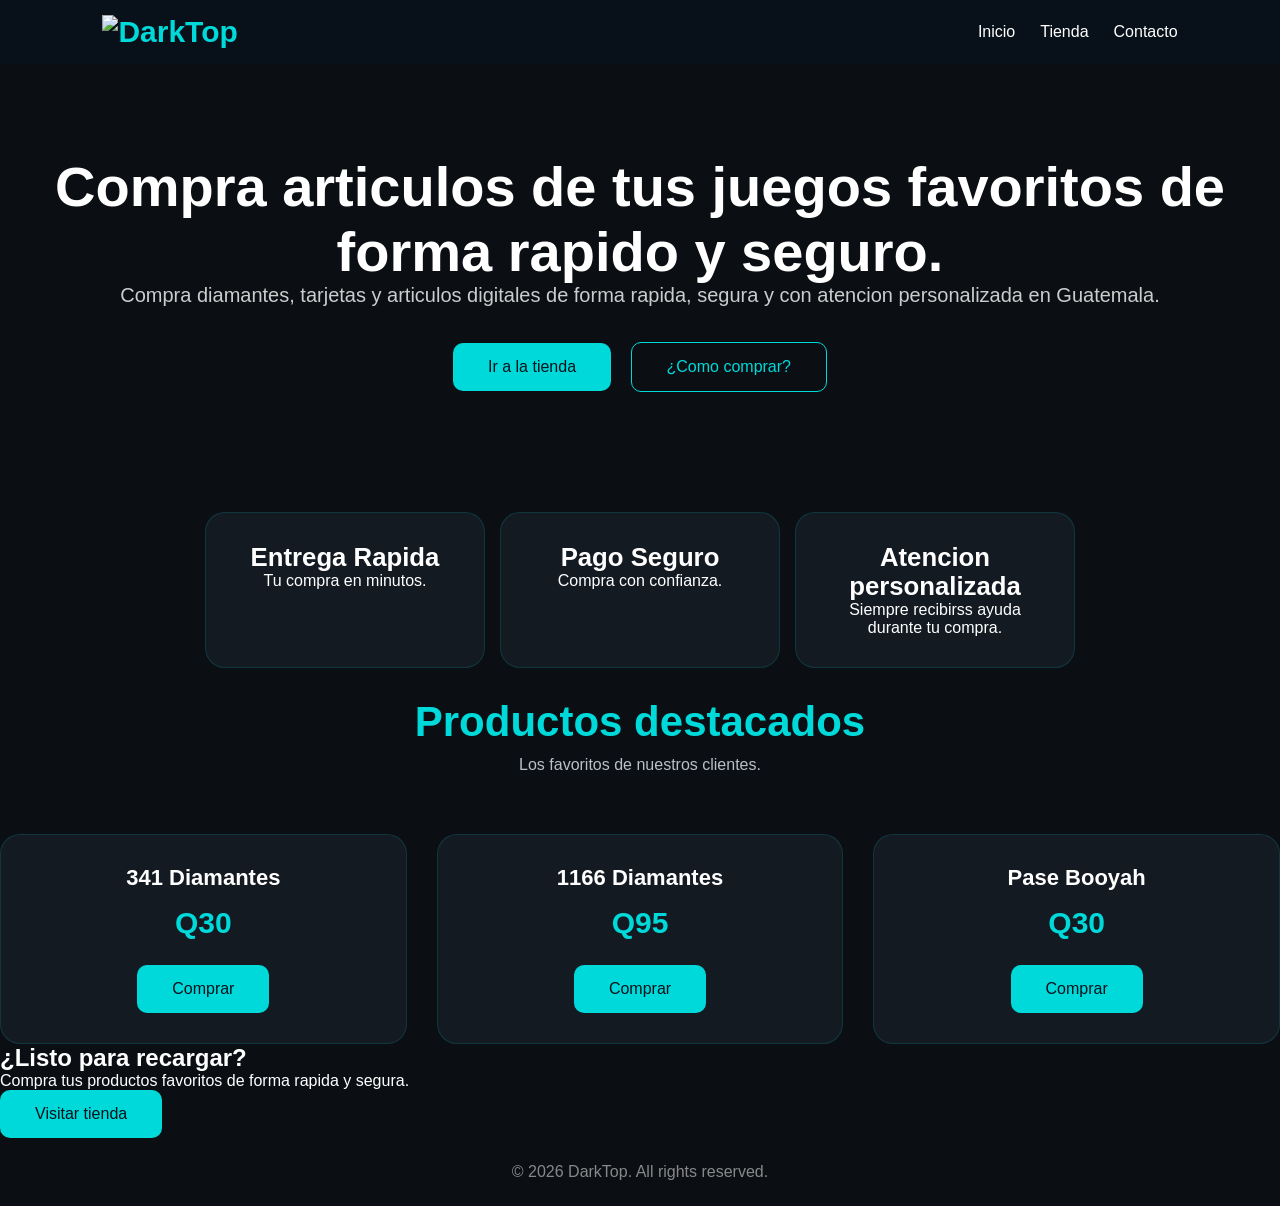
==== index.html @ f4390274 "Versión 8" ====
<!DOCTYPE html>
<html lang="es">

<head>
    <meta charset="UTF-8">
    <meta name="viewport" content="width=device-width, initial-scale=1.0">

    <title>DarkTop Guatemala | Recargar Diamantes Free Fire sin Tarjeta</title>
    <meta name="description" content="Recarga diamantes de Free Fire sin tarjeta de crédito o debito. Paga por transferencia bancaria o dinero en mano en Guatemala. Entrega rápida y segura con DarkTop.">
    <meta property="og:title" content="DarkTop Guatemala">
    <meta property="og:description" content="Compra recargas digitales de forma rapida y segura.">
    <meta property="og:image" content="https://darktop.store/assets/darktop/favicon.png">
    <meta propery="og:type" content="website">
    <link rel="stylesheet" href="css/style.css">
    <link rel="shortcut icon" href="assets/darktop/favicon.ico.png" type="image/x-icon">
</head>

<body>

    <header class="header">

        <a href="index.html" class="logo">
            <img src="assets/darktop/favicon.png" alt="DarkTop">
        </a>

        <nav class="navbar">
            <a href="index.html">Inicio</a>
            <a href="tienda.html">Tienda</a>
            <a href="contacto.html">Contacto</a>
        </nav>

    </header>

    <main>

        <!-- Hero -->

        <section class="hero">
            <div class="hero-content">
                <h1>Compra articulos de tus juegos favoritos de forma rapido y seguro.</h1>

                <p>
                    Compra diamantes, tarjetas y articulos digitales de forma rapida, segura y con atencion personalizada en Guatemala.
                </p>
                <div class="hero-buttons">
                    <a href="tienda.html" class="primary-button">
                        Ir a la tienda
                    </a>

                    <button id="guide-button" class="secondary-button">¿Como comprar?</button>
                </div>
            </div>
        </section>

        <!-- Features -->

        <section class="features">

            <article class="feature-card">
                <h3>Entrega Rapida</h3>
                <p>Tu compra en minutos.</p>
            </article>

            <article class="feature-card">
                <h3>Pago Seguro</h3>
                <p>Compra con confianza.</p>
            </article>

            <article class="feature-card">
                <h3>Atencion personalizada</h3>
                <p>Siempre recibirss ayuda durante tu compra.</p>
            </article>

        </section>

        <div id="guide-modal" class="modal">

        <div class="modal-content">

            <button class="close-guide close-button">&times;</button>

            <h2>¿Como comprar?</h2>

    <p class="guide-subtitle">
    Haz tu compra en 5 simples pasos.
        </p>

    <ul class="guide-list">

        <li>
            <span class="guide-number">1</span>

            <div>
                <h3>Escoge tu producto</h3>
                <p>Selecciona los diamantes o tarjetas que desees.</p>
            </div>
        </li>

        <li>
            <span class="guide-number">2</span>

            <div>
                <h3>Introduce tu ID</h3>
                <p>Escribe tu ID correctamente.</p>
            </div>
        </li>

        <li>
            <span class="guide-number">3</span>

            <div>
                <h3>Escoge un metodo de pago</h3>
                <p>Transferencia o dinero en mano.</p>
            </div>
        </li>

        <li>
            <span class="guide-number">4</span>

            <div>
                <h3>Envianos tu orden</h3>
                <p>Continua en Whatsapp.</p>
            </div>
        </li>

        <li>
            <span class="guide-number">5</span>

            <div>
                <h3>Recibe tu recarga</h3>
                <p>Despues de la confirmacion de pago.</p>
            </div>
        </li>

    </ul>

        <section class="security-box">

            🔒 Solo necesitamos tu ID.<br>
            Nunca compartas tu contraseña.

        </section>
            <button class="primary-button close-guide-button">

                Entendido

            </button>

        </div>

    </div>

    <section class="featured-products">

    <div class="section-header">

        <h2>Productos destacados</h2>

        <p>Los favoritos de nuestros clientes.</p>

    </div>

    <div class="product-grid">

        <article class="product-card">

            <h3>341 Diamantes</h3>

            <p class="price">Q30</p>

            <a href="tienda.html" class="primary-button">

                Comprar

            </a>

        </article>

        <article class="product-card">

            <h3>1166 Diamantes</h3>

            <p class="price">Q95</p>

            <a href="tienda.html" class="primary-button">

                Comprar

            </a>

        </article>

        <article class="product-card">

            <h3>Pase Booyah</h3>

            <p class="price">Q30</p>

            <a href="tienda.html" class="primary-button">

                Comprar

            </a>

        </article>

    </div>

</section>

    <section class="cta">
        <h2>¿Listo para recargar?</h2>
        <p>
            Compra tus productos favoritos de forma rapida y segura.
        </p>

        <a href="tienda.html" class="primary-button">
            Visitar tienda
        </a>
    </section>
    </main>

    
    <footer class="footer">
        <p>© 2026 DarkTop. All rights reserved.</p>
    </footer>


    <script src="scripts/main.js"></script>

</body>

</html>
---- css/style.css ----
/* ==========================
   Variables
========================== */

:root{
    --background:#0B0F14;
    --surface:#141A22;
    --header:#08111A;

    --primary:#00D9D9;

    --text:#FFFFFF;
    --text-secondary:#B9C0C8;

    --border:rgba(0,217,217,.15);

    --radius:20px;
    --transition:.3s;

    /* Typography Desktop */
    --fs-logo:30px;

    --fs-h1:56px;
    --fs-h2:42px;
    --fs-h3:22px;

    --fs-body:16px;
    --fs-hero:20px;

    --fs-price:30px;

    --fs-button:16px;

    --fs-badge:12px;

    --fs-footer:14px;
}


/* ==========================
   Reset
========================== */

*{
    margin:0;
    padding:0;
    box-sizing:border-box;
    font-family:Arial,sans-serif;
}


/* ==========================
   Global
========================== */

html{
    scroll-behavior:smooth;
}

body{
    background:var(--background);
    color:var(--text);
}

a{
    text-decoration:none;
    color:inherit;
}

button{
    cursor:pointer;
    font:inherit;
}


/* ==========================
   Header
========================== */

.header{
    display:flex;
    justify-content:space-between;
    align-items:center;

    padding:15px 8%;

    background:var(--header);
}

.logo{
    color:var(--primary);

    font-size: var(--fs-logo);
    font-weight:bold;
}

.navbar{
    display:flex;
    gap:25px;
}

.navbar a{
    transition:var(--transition);
}

.navbar a:hover{
    color:var(--primary);
}


/* ==========================
   Hero
========================== */

.hero{
    text-align:center;
    padding:90px 20px;
}

.hero h1{
    font-size: var(--fs-h1);
}

.hero h2{
    font-size:var(--fs-h1);
    margin-bottom:20px;
}

.hero p{
    color:#CCCCCC;
    font-size: var(--fs-hero);

    margin-bottom:35px;
}

.primary-button{

    display:inline-block;

    background:var(--primary);
    color:var(--header);

    padding:15px 35px;

    border-radius:10px;

    transition:var(--transition);
}

.primary-button:hover{
    opacity:.9;
}

.secondary-button{
    margin-left: 15px;

    padding: 15px 35px;

    background: transparent;

    color: var(--primary);

    border: 1px solid var(--primary);

    border-radius: 10px;

    transition: var(--transition);
}

.secondary-button:hover{
    background: var(--primary);

    color: var(--background);
}

.primary-button,
.product-card button,
.category-button{
    font-size: var(--fs-button);
}


/* ==========================
   Features
========================== */

.features{

    display:flex;
    justify-content:center;
    gap:15px;

    flex-wrap:wrap;

    padding:30px;
}

.feature-card{

    background:var(--surface);

    border:1px solid var(--border);

    border-radius:var(--radius);

    padding:30px;

    width:280px;

    font-size: var(--fs-h3);

    text-align:center;

    transition:.35s;
}

.feature-card:hover{

    transform:translateY(-8px);

    border-color:var(--primary);

    box-shadow:0 0 25px rgba(0,217,217,.2);

}


/* ==========================
   Catalog
========================== */

.catalog{

    padding:100px 8%;
}

.section-header{

    text-align:center;
    margin-bottom:60px;
}

.section-header h2{

    color:var(--primary);

    font-size: var(--fs-h2);

    margin-bottom:10px;
}

.section-header p{

    color:var(--text-secondary);
}


/* ==========================
   Categories
========================== */

.category-nav{

    display:flex;
    justify-content:center;
    gap:15px;

    margin-bottom:50px;
}

.category-button{

    background:var(--surface);

    color:white;

    border:1px solid var(--primary);

    padding:12px 28px;

    border-radius:40px;

    transition:var(--transition);
}

.category-button:hover,
.category-button.active{

    background:var(--primary);

    color:var(--background);
}


/* ==========================
   Product Grid
========================== */

.category{

    display:none;
}

.category.visible{

    display:block;
}

.product-grid{

    display:grid;

    grid-template-columns:repeat(auto-fit,minmax(250px,1fr));

    gap:30px;
}


/* ==========================
   Product Card
========================== */

.product-card{

    position:relative;

    background:var(--surface);

    border:1px solid var(--border);

    border-radius:var(--radius);

    padding:30px;

    text-align:center;

    transition:.35s;
}

.product-card:hover{

    transform:translateY(-8px);

    border-color:var(--primary);

    box-shadow:0 0 25px rgba(0,217,217,.2);
}

.product-card h3{

    font-size: var(--fs-h3);

    margin-bottom:15px;
}

.feature-card p{
    font-size: var(--fs-body);
}

.price{

    color:var(--primary);

    font-size: var(--fs-price);

    font-weight:bold;

    margin-bottom:25px;
}

.product-card button{

    width:100%;

    background:var(--primary);

    color:var(--background);

    border:none;

    border-radius:12px;

    padding: 15px;

    transition:var(--transition);
}

.product-card button:hover{

    background:white;
}


/* ==========================
   Badge
========================== */

.badge{

    position:absolute;

    top:5px;
    right:5px;

    background:var(--primary);

    color:var(--background);

    padding:6px 12px;

    border-radius:20px;

    font-size: var(--fs-badge);

    font-weight:600;
}

.badge-hotsale{
    display:none;
    
    position:absolute;

    top:5px;
    right:5px;

    background:var(--primary);

    color:var(--background);

    padding:6px 12px;

    border-radius:20px;

    font-size: var(--fs-badge);

    font-weight:600;
}

/* ==========================
   Modal
========================== */

.modal{

    position:fixed;

    inset:0;

    display: none;

    justify-content:center;
    align-items:center;

    background:rgba(0,0,0,.7);

    backdrop-filter:blur(4px);

    z-index:1000;

}

.modal.show{

    display:flex;

}

.modal-content{

    width:90%;
    max-width:420px;

    background:var(--surface);

    border:1px solid rgba(0, 217, 217, .25);

    border-radius:var(--radius);

    padding:35px;

    position:relative;

    box-shadow: 0 0 35px rgba(0, 217, 217, .25);

    animation: modalShow .25s ease;

}

@keyframes modalShow {
    from{
        opacity: 0;

        transform: translateY(20px)
        scale(.96);
    }
    to{
        opacity: 1;
        transform: translateY(0)
        scale(1);
    }
}

.modal-content h2{
    text-align: center;
    color: var(--primary);
    margin-bottom:10px;

}

.modal-content p{

    margin-bottom:10px;

}

.modal-content article{
    display: flex;

    gap: 18px;

    align-items: flex-start;

    padding: 18px;

    margin-bottom: 15px;

    border-radius: 16px;

    background: rgba(255, 255, 255, .05);

    transition: .3s;
}

.modal-content article h3{
    font-size: 18px;

    margin-bottom: 6px;
}

.modal-content article p{
    color: var(--text-secondary);

    font-size: 14px;

    line-height: 1.6;
}

.modal-content article:hover{
    border-color: var(--primary);

    transform: translateX(5px);
}

.modal-content label{

    display:block;

    margin-bottom:8px;
    margin-top:18px;

}

.modal-content input,
.modal-content select{

    width:100%;

    padding:12px;

    border:none;

    border-radius:10px;

    background:#222;

    color:white;

}

.modal-content button{
    margin-top: 18px;
}

.close-button{

    position:absolute;

    top:15px;
    right:15px;

    background:none;

    border:none;

    color:white;

    font-size:24px;

}

.input-error{
    display: block;
    margin-top: 8px;
    color: #ff6b6b;
    font-size: var(--fs-badge);
    min-height: 16px;
}

/* ==========================
   Guide Modal
========================== */
.guide-list{
    list-style: none;

    display: flex;

    flex-direction: column;

    gap: 22px;

    margin: 20px 0;
}

.guide-list li{
    display: flex;

    gap: 16px;

    align-items: flex-start;
}

.guide-number{
    width: 30px;
    height: 30px;
    
    flex-shrink: 0;

    display: flex;
    justify-content: center;
    align-items: center;

    border-radius: 50%;

    background: var(--primary);

    color: var(--background);

    font-weight: 700;
}

.guide-list h3{
    font-size: 18px;
    margin-bottom: 4px;
}

.guide-list p{
    color: var(--text-secondary);

    font-size: 14px;

    line-height: 1;
}


/* ==========================
   Footer
========================== */

.footer{

    text-align:center;

    padding:25px;

    color:#888;
}


/* ==========================
   Responsive
========================== */

@media (max-width:768px){

    :root{

        --fs-logo:24px;

        --fs-h1:34px;
        --fs-h2:30px;
        --fs-h3:18px;

        --fs-body:14px;
        --fs-hero:16px;

        --fs-price:24px;

        --fs-button:14px;

        --fs-badge:10px;

        --fs-footer:13px;

    }

    .product-grid{
        grid-template-columns: repeat(2,1fr);
    }

    .product-card{
        padding: 15px;
    }

    .product-card button{
        padding: 5px;
    }

    .header{
        flex-direction:column;
        gap:20px;
    }

    .navbar{
        gap:20px;
        flex-wrap:wrap;
        justify-content:center;
    }

    .secondary-button{
        display: block;

        width: 100%;

        margin: 15px auto 0;
    }

    .category-nav{
        gap: 0px;
    }

    .category-button{
        border-radius: 0%;
        padding: 10px;
    }

    .features{
        padding:90px 15px;
        gap:12px;
        flex-wrap:nowrap;
    }

    .feature-card{
        width:160px;
        padding:10px;
        font-size: 10px;
    }

    .feature-card p{
        display:none;
    }
    
   .badge{
       display:none;
   }
   
  .badge-hotsale{
      display:block;
  }

}
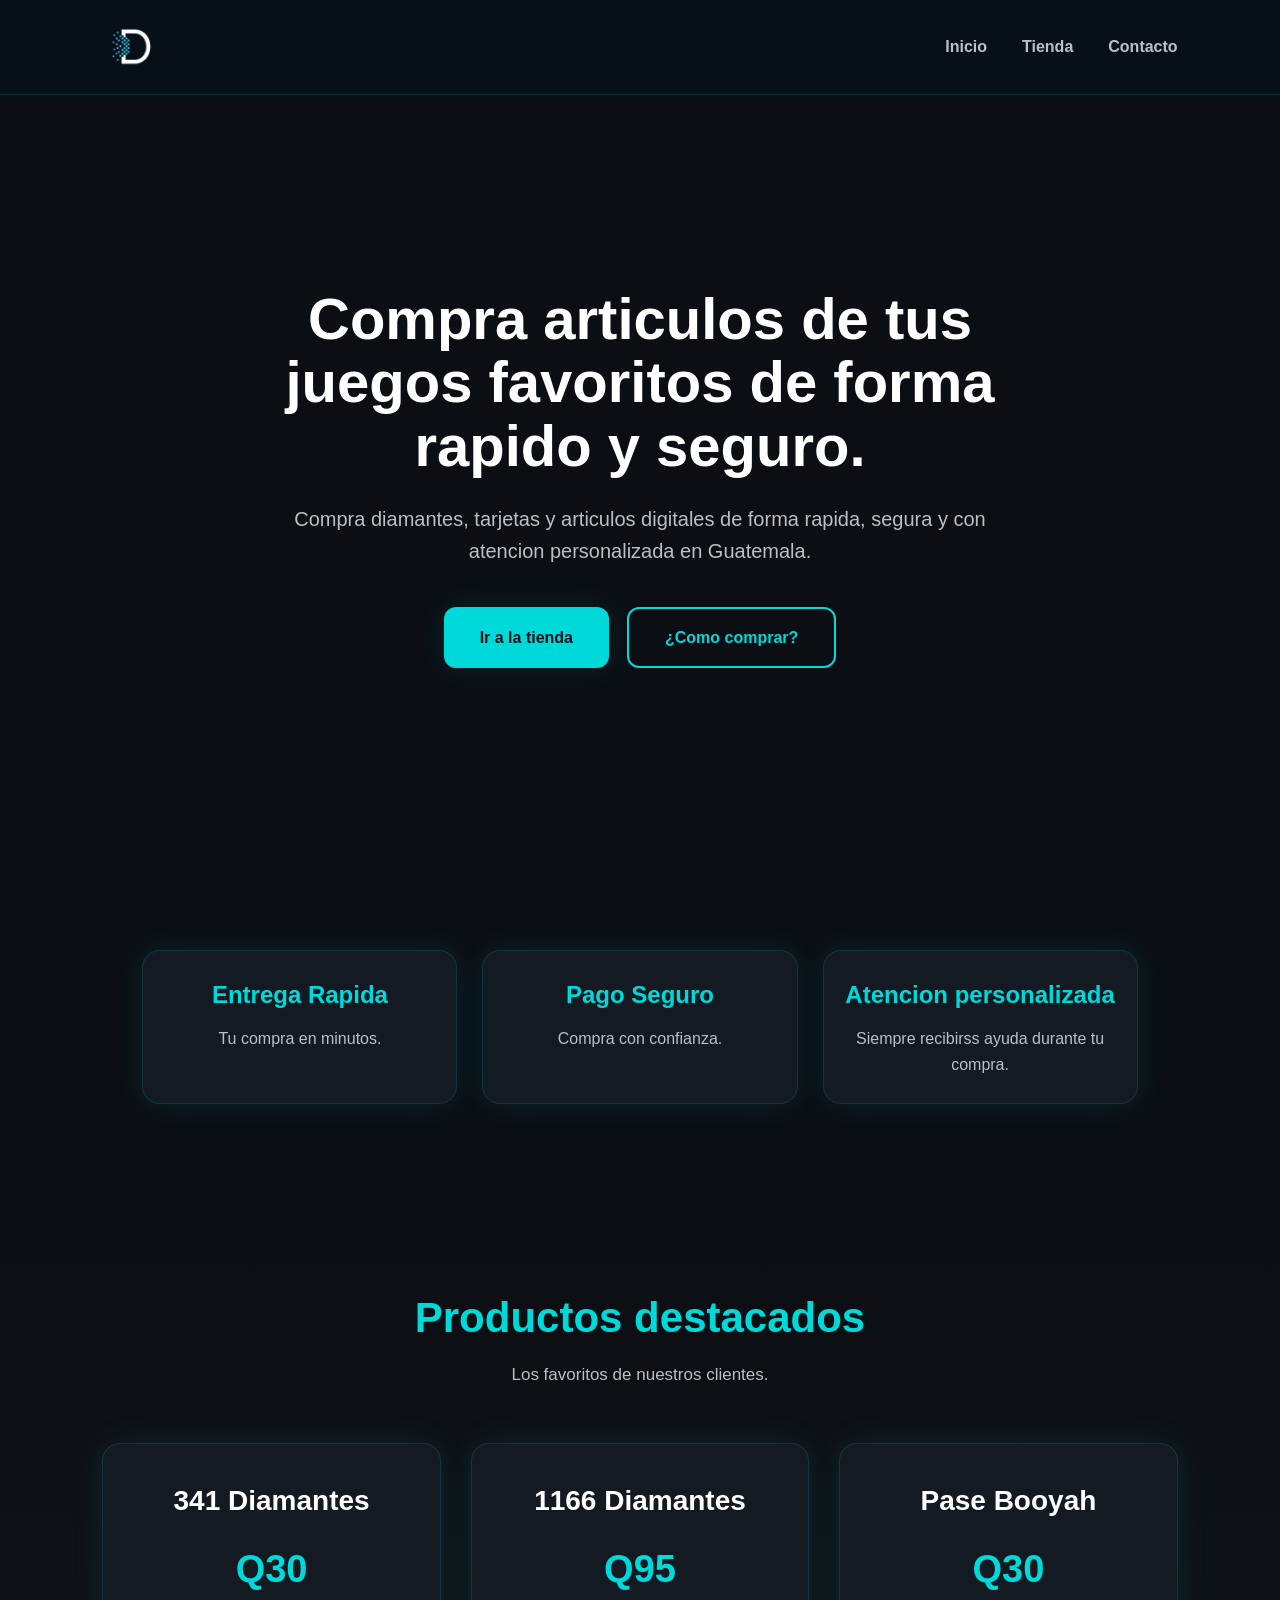
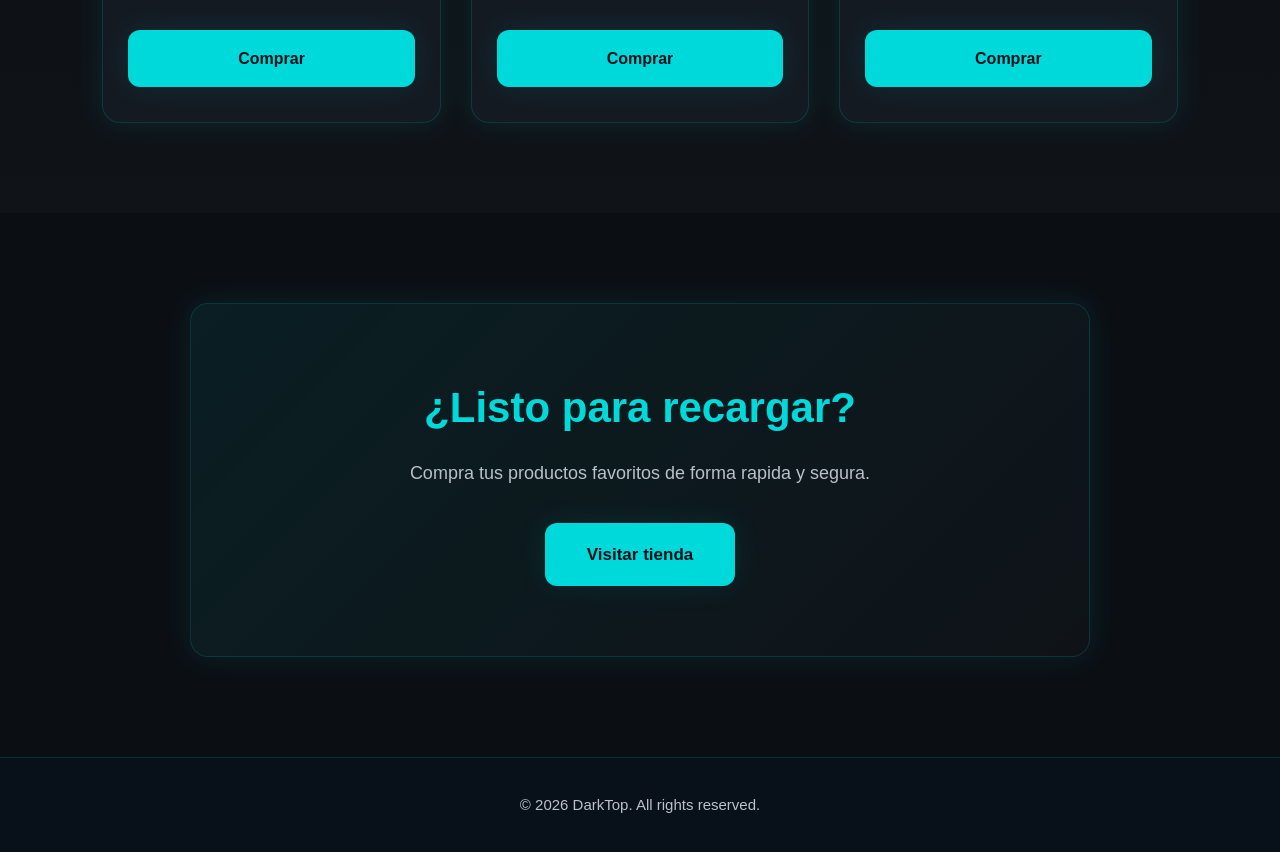
==== commit 413a455b: "Update index.html" ====
--- a/index.html
+++ b/index.html
@@ -12,7 +12,7 @@
     <meta property="og:image" content="https://darktop.store/assets/darktop/favicon.png">
     <meta propery="og:type" content="website">
     <link rel="stylesheet" href="css/style.css">
-    <link rel="shortcut icon" href="assets/darktop/favicon.ico.png" type="image/x-icon">
+    <link rel="shortcut icon" href="assets/darktop/favicon.png" type="image/x-icon">
 </head>
 
 <body>
@@ -230,4 +230,4 @@
 
 </body>
 
-</html>+</html>
--- a/css/style.css
+++ b/css/style.css
@@ -1,770 +1,1295 @@
-/* ==========================
-   Variables
-========================== */
-
-:root{
-    --background:#0B0F14;
-    --surface:#141A22;
-    --header:#08111A;
-
-    --primary:#00D9D9;
-
-    --text:#FFFFFF;
-    --text-secondary:#B9C0C8;
-
-    --border:rgba(0,217,217,.15);
-
-    --radius:20px;
-    --transition:.3s;
-
-    /* Typography Desktop */
-    --fs-logo:30px;
-
-    --fs-h1:56px;
-    --fs-h2:42px;
-    --fs-h3:22px;
-
-    --fs-body:16px;
-    --fs-hero:20px;
-
-    --fs-price:30px;
-
-    --fs-button:16px;
-
-    --fs-badge:12px;
-
-    --fs-footer:14px;
-}
-
-
-/* ==========================
-   Reset
-========================== */
-
-*{
-    margin:0;
-    padding:0;
-    box-sizing:border-box;
-    font-family:Arial,sans-serif;
-}
-
-
-/* ==========================
-   Global
-========================== */
-
-html{
-    scroll-behavior:smooth;
-}
-
-body{
-    background:var(--background);
-    color:var(--text);
-}
-
-a{
-    text-decoration:none;
-    color:inherit;
-}
-
-button{
-    cursor:pointer;
-    font:inherit;
-}
-
-
-/* ==========================
-   Header
-========================== */
-
-.header{
-    display:flex;
-    justify-content:space-between;
-    align-items:center;
-
-    padding:15px 8%;
-
-    background:var(--header);
-}
-
-.logo{
-    color:var(--primary);
-
-    font-size: var(--fs-logo);
-    font-weight:bold;
-}
-
-.navbar{
-    display:flex;
-    gap:25px;
-}
-
-.navbar a{
-    transition:var(--transition);
-}
-
-.navbar a:hover{
-    color:var(--primary);
-}
-
-
-/* ==========================
-   Hero
-========================== */
-
-.hero{
-    text-align:center;
-    padding:90px 20px;
-}
-
-.hero h1{
-    font-size: var(--fs-h1);
-}
-
-.hero h2{
-    font-size:var(--fs-h1);
-    margin-bottom:20px;
-}
-
-.hero p{
-    color:#CCCCCC;
-    font-size: var(--fs-hero);
-
-    margin-bottom:35px;
-}
-
-.primary-button{
-
-    display:inline-block;
-
-    background:var(--primary);
-    color:var(--header);
-
-    padding:15px 35px;
-
-    border-radius:10px;
-
-    transition:var(--transition);
-}
-
-.primary-button:hover{
-    opacity:.9;
-}
-
-.secondary-button{
-    margin-left: 15px;
-
-    padding: 15px 35px;
-
-    background: transparent;
-
-    color: var(--primary);
-
-    border: 1px solid var(--primary);
-
-    border-radius: 10px;
-
-    transition: var(--transition);
-}
-
-.secondary-button:hover{
-    background: var(--primary);
-
-    color: var(--background);
-}
-
-.primary-button,
-.product-card button,
-.category-button{
-    font-size: var(--fs-button);
-}
-
-
-/* ==========================
-   Features
-========================== */
-
-.features{
-
-    display:flex;
-    justify-content:center;
-    gap:15px;
-
-    flex-wrap:wrap;
-
-    padding:30px;
-}
-
-.feature-card{
-
-    background:var(--surface);
-
-    border:1px solid var(--border);
-
-    border-radius:var(--radius);
-
-    padding:30px;
-
-    width:280px;
-
-    font-size: var(--fs-h3);
-
-    text-align:center;
-
-    transition:.35s;
-}
-
-.feature-card:hover{
-
-    transform:translateY(-8px);
-
-    border-color:var(--primary);
-
-    box-shadow:0 0 25px rgba(0,217,217,.2);
-
-}
-
-
-/* ==========================
-   Catalog
-========================== */
-
-.catalog{
-
-    padding:100px 8%;
-}
-
-.section-header{
-
-    text-align:center;
-    margin-bottom:60px;
-}
-
-.section-header h2{
-
-    color:var(--primary);
-
-    font-size: var(--fs-h2);
-
-    margin-bottom:10px;
-}
-
-.section-header p{
-
-    color:var(--text-secondary);
-}
-
-
-/* ==========================
-   Categories
-========================== */
-
-.category-nav{
-
-    display:flex;
-    justify-content:center;
-    gap:15px;
-
-    margin-bottom:50px;
-}
-
-.category-button{
-
-    background:var(--surface);
-
-    color:white;
-
-    border:1px solid var(--primary);
-
-    padding:12px 28px;
-
-    border-radius:40px;
-
-    transition:var(--transition);
-}
-
-.category-button:hover,
-.category-button.active{
-
-    background:var(--primary);
-
-    color:var(--background);
-}
-
-
-/* ==========================
-   Product Grid
-========================== */
-
-.category{
-
-    display:none;
-}
-
-.category.visible{
-
-    display:block;
-}
-
-.product-grid{
-
-    display:grid;
-
-    grid-template-columns:repeat(auto-fit,minmax(250px,1fr));
-
-    gap:30px;
-}
-
-
-/* ==========================
-   Product Card
-========================== */
-
-.product-card{
-
-    position:relative;
-
-    background:var(--surface);
-
-    border:1px solid var(--border);
-
-    border-radius:var(--radius);
-
-    padding:30px;
-
-    text-align:center;
-
-    transition:.35s;
-}
-
-.product-card:hover{
-
-    transform:translateY(-8px);
-
-    border-color:var(--primary);
-
-    box-shadow:0 0 25px rgba(0,217,217,.2);
-}
-
-.product-card h3{
-
-    font-size: var(--fs-h3);
-
-    margin-bottom:15px;
-}
-
-.feature-card p{
-    font-size: var(--fs-body);
-}
-
-.price{
-
-    color:var(--primary);
-
-    font-size: var(--fs-price);
-
-    font-weight:bold;
-
-    margin-bottom:25px;
-}
-
-.product-card button{
-
-    width:100%;
-
-    background:var(--primary);
-
-    color:var(--background);
-
-    border:none;
-
-    border-radius:12px;
-
-    padding: 15px;
-
-    transition:var(--transition);
-}
-
-.product-card button:hover{
-
-    background:white;
-}
-
-
-/* ==========================
-   Badge
-========================== */
-
-.badge{
-
-    position:absolute;
-
-    top:5px;
-    right:5px;
-
-    background:var(--primary);
-
-    color:var(--background);
-
-    padding:6px 12px;
-
-    border-radius:20px;
-
-    font-size: var(--fs-badge);
-
-    font-weight:600;
-}
-
-.badge-hotsale{
-    display:none;
-    
-    position:absolute;
-
-    top:5px;
-    right:5px;
-
-    background:var(--primary);
-
-    color:var(--background);
-
-    padding:6px 12px;
-
-    border-radius:20px;
-
-    font-size: var(--fs-badge);
-
-    font-weight:600;
-}
-
-/* ==========================
-   Modal
-========================== */
-
-.modal{
-
-    position:fixed;
-
-    inset:0;
-
-    display: none;
-
-    justify-content:center;
-    align-items:center;
-
-    background:rgba(0,0,0,.7);
-
-    backdrop-filter:blur(4px);
-
-    z-index:1000;
-
-}
-
-.modal.show{
-
-    display:flex;
-
-}
-
-.modal-content{
-
-    width:90%;
-    max-width:420px;
-
-    background:var(--surface);
-
-    border:1px solid rgba(0, 217, 217, .25);
-
-    border-radius:var(--radius);
-
-    padding:35px;
-
-    position:relative;
-
-    box-shadow: 0 0 35px rgba(0, 217, 217, .25);
-
-    animation: modalShow .25s ease;
-
-}
-
-@keyframes modalShow {
-    from{
-        opacity: 0;
-
-        transform: translateY(20px)
-        scale(.96);
-    }
-    to{
-        opacity: 1;
-        transform: translateY(0)
-        scale(1);
-    }
-}
-
-.modal-content h2{
-    text-align: center;
-    color: var(--primary);
-    margin-bottom:10px;
-
-}
-
-.modal-content p{
-
-    margin-bottom:10px;
-
-}
-
-.modal-content article{
-    display: flex;
-
-    gap: 18px;
-
-    align-items: flex-start;
-
-    padding: 18px;
-
-    margin-bottom: 15px;
-
-    border-radius: 16px;
-
-    background: rgba(255, 255, 255, .05);
-
-    transition: .3s;
-}
-
-.modal-content article h3{
-    font-size: 18px;
-
-    margin-bottom: 6px;
-}
-
-.modal-content article p{
-    color: var(--text-secondary);
-
-    font-size: 14px;
-
-    line-height: 1.6;
-}
-
-.modal-content article:hover{
-    border-color: var(--primary);
-
-    transform: translateX(5px);
-}
-
-.modal-content label{
-
-    display:block;
-
-    margin-bottom:8px;
-    margin-top:18px;
-
-}
-
-.modal-content input,
-.modal-content select{
-
-    width:100%;
-
-    padding:12px;
-
-    border:none;
-
-    border-radius:10px;
-
-    background:#222;
-
-    color:white;
-
-}
-
-.modal-content button{
-    margin-top: 18px;
-}
-
-.close-button{
-
-    position:absolute;
-
-    top:15px;
-    right:15px;
-
-    background:none;
-
-    border:none;
-
-    color:white;
-
-    font-size:24px;
-
-}
-
-.input-error{
-    display: block;
-    margin-top: 8px;
-    color: #ff6b6b;
-    font-size: var(--fs-badge);
-    min-height: 16px;
-}
-
-/* ==========================
-   Guide Modal
-========================== */
-.guide-list{
-    list-style: none;
-
-    display: flex;
-
-    flex-direction: column;
-
-    gap: 22px;
-
-    margin: 20px 0;
-}
-
-.guide-list li{
-    display: flex;
-
-    gap: 16px;
-
-    align-items: flex-start;
-}
-
-.guide-number{
-    width: 30px;
-    height: 30px;
-    
-    flex-shrink: 0;
-
-    display: flex;
-    justify-content: center;
-    align-items: center;
-
-    border-radius: 50%;
-
-    background: var(--primary);
-
-    color: var(--background);
-
-    font-weight: 700;
-}
-
-.guide-list h3{
-    font-size: 18px;
-    margin-bottom: 4px;
-}
-
-.guide-list p{
-    color: var(--text-secondary);
-
-    font-size: 14px;
-
-    line-height: 1;
-}
-
-
-/* ==========================
-   Footer
-========================== */
-
-.footer{
-
-    text-align:center;
-
-    padding:25px;
-
-    color:#888;
-}
-
-
-/* ==========================
-   Responsive
-========================== */
-
-@media (max-width:768px){
-
-    :root{
-
-        --fs-logo:24px;
-
-        --fs-h1:34px;
-        --fs-h2:30px;
-        --fs-h3:18px;
-
-        --fs-body:14px;
-        --fs-hero:16px;
-
-        --fs-price:24px;
-
-        --fs-button:14px;
-
-        --fs-badge:10px;
-
-        --fs-footer:13px;
-
-    }
-
-    .product-grid{
-        grid-template-columns: repeat(2,1fr);
-    }
-
-    .product-card{
-        padding: 15px;
-    }
-
-    .product-card button{
-        padding: 5px;
-    }
-
-    .header{
-        flex-direction:column;
-        gap:20px;
-    }
-
-    .navbar{
-        gap:20px;
-        flex-wrap:wrap;
-        justify-content:center;
-    }
-
-    .secondary-button{
-        display: block;
-
-        width: 100%;
-
-        margin: 15px auto 0;
-    }
-
-    .category-nav{
-        gap: 0px;
-    }
-
-    .category-button{
-        border-radius: 0%;
-        padding: 10px;
-    }
-
-    .features{
-        padding:90px 15px;
-        gap:12px;
-        flex-wrap:nowrap;
-    }
-
-    .feature-card{
-        width:160px;
-        padding:10px;
-        font-size: 10px;
-    }
-
-    .feature-card p{
-        display:none;
-    }
-    
-   .badge{
-       display:none;
-   }
-   
-  .badge-hotsale{
-      display:block;
-  }
-
-}
+/* ==========================================
+   DARKTOP - STYLE.CSS
+   PARTE 1
+   Variables • Reset • Global • Header
+   Hero • Botones
+========================================== */
+
+/* ==========================
+   Variables
+========================== */
+
+:root{
+
+    --background:#0B0F14;
+    --surface:#141A22;
+    --header:#08111A;
+
+    --primary:#00D9D9;
+    --primary-hover:#17EFEF;
+
+    --text:#FFFFFF;
+    --text-secondary:#B9C0C8;
+
+    --border:rgba(0,217,217,.15);
+
+    --shadow:0 0 30px rgba(0,217,217,.10);
+    --shadow-hover:0 0 35px rgba(0,217,217,.25);
+
+    --radius:18px;
+
+    --transition:.30s ease;
+
+    --container:1200px;
+
+}
+
+/* ==========================
+   Reset
+========================== */
+
+*{
+    margin:0;
+    padding:0;
+    box-sizing:border-box;
+}
+
+html{
+    scroll-behavior:smooth;
+}
+
+body{
+
+    font-family:Arial, Helvetica, sans-serif;
+
+    background:var(--background);
+
+    color:var(--text);
+
+    line-height:1.6;
+
+}
+
+img{
+
+    display:block;
+
+    max-width:100%;
+
+}
+
+a{
+
+    text-decoration:none;
+
+    color:inherit;
+
+}
+
+button{
+
+    font:inherit;
+
+    cursor:pointer;
+
+    border:none;
+
+}
+
+/* ==========================
+   Global
+========================== */
+
+section{
+
+    padding:90px 8%;
+
+}
+
+.section-header{
+
+    text-align:center;
+
+    margin-bottom:55px;
+
+}
+
+.section-header h2{
+
+    font-size:42px;
+
+    color:var(--primary);
+
+    margin-bottom:10px;
+
+}
+
+.section-header p{
+
+    color:var(--text-secondary);
+
+    font-size:17px;
+
+}
+
+/* ==========================
+   Header
+========================== */
+
+.header{
+
+    position:sticky;
+
+    top:0;
+
+    z-index:999;
+
+    display:flex;
+
+    justify-content:space-between;
+
+    align-items:center;
+
+    padding:18px 8%;
+
+    background:rgba(8,17,26,.92);
+
+    backdrop-filter:blur(14px);
+
+    border-bottom:1px solid var(--border);
+
+}
+
+.logo img{
+
+    width:58px;
+
+    transition:var(--transition);
+
+}
+
+.logo img:hover{
+
+    transform:scale(1.08);
+
+}
+
+.navbar{
+
+    display:flex;
+
+    align-items:center;
+
+    gap:35px;
+
+}
+
+.navbar a{
+
+    position:relative;
+
+    color:var(--text-secondary);
+
+    font-weight:600;
+
+    transition:var(--transition);
+
+}
+
+.navbar a:hover{
+
+    color:var(--primary);
+
+}
+
+.navbar a::after{
+
+    content:"";
+
+    position:absolute;
+
+    left:0;
+
+    bottom:-6px;
+
+    width:0;
+
+    height:2px;
+
+    background:var(--primary);
+
+    transition:var(--transition);
+
+}
+
+.navbar a:hover::after{
+
+    width:100%;
+
+}
+
+/* ==========================
+   Hero
+========================== */
+
+.hero{
+
+    min-height:85vh;
+
+    display:flex;
+
+    justify-content:center;
+
+    align-items:center;
+
+    text-align:center;
+
+}
+
+.hero-content{
+
+    max-width:760px;
+
+}
+
+.hero h1{
+
+    font-size:58px;
+
+    line-height:1.1;
+
+    margin-bottom:25px;
+
+}
+
+.hero p{
+
+    font-size:20px;
+
+    color:var(--text-secondary);
+
+    margin-bottom:40px;
+
+}
+
+.hero-buttons{
+
+    display:flex;
+
+    justify-content:center;
+
+    gap:18px;
+
+    flex-wrap:wrap;
+
+}
+
+/* ==========================
+   Buttons
+========================== */
+
+.primary-button{
+
+    display:inline-flex;
+
+    justify-content:center;
+
+    align-items:center;
+
+    padding:16px 36px;
+
+    border-radius:12px;
+
+    background:var(--primary);
+
+    color:var(--header);
+
+    font-weight:700;
+
+    transition:var(--transition);
+
+    box-shadow:var(--shadow);
+
+}
+
+.primary-button:hover{
+
+    background:var(--primary-hover);
+
+    transform:translateY(-3px);
+
+    box-shadow:var(--shadow-hover);
+
+}
+
+.secondary-button{
+
+    display:inline-flex;
+
+    justify-content:center;
+
+    align-items:center;
+
+    padding:16px 36px;
+
+    border-radius:12px;
+
+    border:2px solid var(--primary);
+
+    background:transparent;
+
+    color:var(--primary);
+
+    font-weight:700;
+
+    transition:var(--transition);
+
+}
+
+.secondary-button:hover{
+
+    background:var(--primary);
+
+    color:var(--background);
+
+    transform:translateY(-3px);
+
+    box-shadow:var(--shadow-hover);
+
+}
+
+/* ==========================================
+   Features
+========================================== */
+
+.features{
+
+    display:grid;
+
+    grid-template-columns:repeat(3,1fr);
+
+    gap:25px;
+
+    max-width:var(--container);
+
+    margin:auto;
+
+}
+
+.feature-card{
+
+    background:var(--surface);
+
+    border:1px solid var(--border);
+
+    border-radius:var(--radius);
+
+    padding:25px 15px;
+
+    text-align:center;
+
+    transition:var(--transition);
+
+    box-shadow:var(--shadow);
+
+}
+
+.feature-card:hover{
+
+    transform:translateY(-8px);
+
+    border-color:var(--primary);
+
+    box-shadow:var(--shadow-hover);
+
+}
+
+.feature-card h3{
+
+    font-size:24px;
+
+    color:var(--primary);
+
+    margin-bottom:12px;
+
+}
+
+.feature-card p{
+
+    color:var(--text-secondary);
+
+    font-size:16px;
+
+}
+
+/* ==========================================
+   Productos Destacados
+========================================== */
+
+.featured-products{
+
+    background:linear-gradient(
+        180deg,
+        transparent,
+        rgba(255,255,255,.02)
+    );
+
+}
+
+.product-grid{
+
+    max-width:var(--container);
+
+    margin:auto;
+
+    display:grid;
+
+    grid-template-columns:repeat(3,1fr);
+
+    gap:30px;
+
+}
+
+.product-card{
+
+    background:var(--surface);
+
+    border:1px solid var(--border);
+
+    border-radius:var(--radius);
+
+    padding:35px 25px;
+
+    text-align:center;
+
+    transition:var(--transition);
+
+    box-shadow:var(--shadow);
+
+    overflow:hidden;
+
+    position:relative;
+
+}
+
+.product-card::before{
+
+    content:"";
+
+    position:absolute;
+
+    inset:0;
+
+    background:linear-gradient(
+        135deg,
+        rgba(0,217,217,.08),
+        transparent 55%
+    );
+
+    opacity:0;
+
+    transition:var(--transition);
+
+}
+
+.product-card:hover::before{
+
+    opacity:1;
+
+}
+
+.product-card:hover{
+
+    transform:translateY(-10px);
+
+    border-color:var(--primary);
+
+    box-shadow:var(--shadow-hover);
+
+}
+
+.product-card h3{
+
+    font-size:28px;
+
+    margin-bottom:15px;
+
+    position:relative;
+
+    z-index:2;
+
+}
+
+.price{
+
+    color:var(--primary);
+
+    font-size:38px;
+
+    font-weight:bold;
+
+    margin-bottom:30px;
+
+    position:relative;
+
+    z-index:2;
+
+}
+
+.product-card .primary-button{
+
+    width:100%;
+
+    position:relative;
+
+    z-index:2;
+
+}
+
+/* ==========================================
+   CTA
+========================================== */
+
+.cta{
+
+    max-width:900px;
+
+    margin:90px auto;
+
+    padding:70px 40px;
+
+    text-align:center;
+
+    background:linear-gradient(
+        135deg,
+        rgba(0,217,217,.08),
+        rgba(255,255,255,.02)
+    );
+
+    border:1px solid var(--border);
+
+    border-radius:var(--radius);
+
+    box-shadow:var(--shadow);
+
+}
+
+.cta h2{
+
+    font-size:42px;
+
+    color:var(--primary);
+
+    margin-bottom:18px;
+
+}
+
+.cta p{
+
+    font-size:18px;
+
+    color:var(--text-secondary);
+
+    margin-bottom:35px;
+
+    max-width:650px;
+
+    margin-left:auto;
+
+    margin-right:auto;
+
+}
+
+.cta .primary-button{
+
+    padding:18px 42px;
+
+    font-size:17px;
+
+}
+
+/* ==========================================
+   Modal
+========================================== */
+
+.modal{
+
+    position:fixed;
+
+    inset:0;
+
+    display:none;
+
+    justify-content:center;
+
+    align-items:center;
+
+    padding:20px;
+
+    background:rgba(0,0,0,.75);
+
+    backdrop-filter:blur(8px);
+
+    z-index:1000;
+
+}
+
+.modal.show{
+
+    display:flex;
+
+}
+
+.modal-content{
+
+    width: min(92%,480px);
+
+    max-height: 90vh;
+
+    background:var(--surface);
+
+    border:1px solid var(--border);
+
+    border-radius:var(--radius);
+
+    padding:10px;
+
+    position:relative;
+
+    box-shadow:var(--shadow-hover);
+
+    animation:modalShow .35s ease;
+
+}
+
+.close-button{
+
+    position:absolute;
+
+    top:18px;
+
+    right:18px;
+
+    background:none;
+
+    color:var(--text);
+
+    font-size:28px;
+
+    cursor:pointer;
+
+    transition:var(--transition);
+
+}
+
+.close-button:hover{
+
+    color:var(--primary);
+
+    transform:rotate(90deg);
+
+}
+
+.modal-content h2{
+
+    color:var(--primary);
+
+    text-align:center;
+
+    margin-bottom:8px;
+
+    font-size:34px;
+
+}
+
+.guide-subtitle{
+
+    text-align:center;
+
+    color:var(--text-secondary);
+
+    margin-bottom:10px;
+
+}
+
+.guide-list{
+
+    list-style:none;
+
+    display:flex;
+
+    flex-direction:column;
+
+    gap:16px;
+
+    margin-top: 15px;
+
+}
+
+.guide-list li{
+
+    display:flex;
+
+    align-items:flex-start;
+
+    gap:18px;
+
+}
+
+.guide-number{
+
+    width:32px;
+
+    height:32px;
+
+    font-size: 14px;
+
+    border-radius:50%;
+
+    background:var(--primary);
+
+    color:var(--background);
+
+    display:flex;
+
+    justify-content:center;
+
+    align-items:center;
+
+    font-weight:bold;
+
+    flex-shrink:0;
+
+}
+
+.guide-list h3{
+
+    margin-bottom:6px;
+
+    font-size:17px;
+
+}
+
+.guide-list p{
+    font-size: 14px;
+
+    color:var(--text-secondary);
+
+    line-height:1.5;
+
+}
+
+.security-box{
+    padding:4px;
+
+    border-radius:12px;
+
+    font-size: 10px;
+
+    background:rgba(0,217,217,.08);
+
+    border:1px solid var(--border);
+
+    color:var(--text);
+
+    text-align:center;
+
+}
+
+.close-guide-button{
+
+    width:100%;
+
+    margin-top:10px;
+
+}
+
+/* ==========================================
+   Footer
+========================================== */
+
+.footer{
+
+    margin-top:100px;
+
+    padding:35px 8%;
+
+    border-top:1px solid var(--border);
+
+    text-align:center;
+
+    color:var(--text-secondary);
+
+    background:var(--header);
+
+}
+
+.footer p{
+
+    font-size:15px;
+
+}
+
+/* ==========================================
+   Animaciones
+========================================== */
+
+@keyframes modalShow{
+
+    from{
+
+        opacity:0;
+
+        transform:translateY(20px) scale(.95);
+
+    }
+
+    to{
+
+        opacity:1;
+
+        transform:translateY(0) scale(1);
+
+    }
+
+}
+
+@keyframes fadeUp{
+
+    from{
+
+        opacity:0;
+
+        transform:translateY(35px);
+
+    }
+
+    to{
+
+        opacity:1;
+
+        transform:translateY(0);
+
+    }
+
+}
+
+.hero-content{
+
+    animation:fadeUp .8s ease;
+
+}
+
+.feature-card{
+
+    animation:fadeUp .9s ease;
+
+}
+
+.product-card{
+
+    animation:fadeUp 1s ease;
+
+}
+
+.cta{
+
+    animation:fadeUp 1.1s ease;
+
+}
+
+/* ==========================================
+   Scroll personalizado
+========================================== */
+
+::-webkit-scrollbar{
+
+    width:10px;
+
+}
+
+::-webkit-scrollbar-track{
+
+    background:var(--background);
+
+}
+
+::-webkit-scrollbar-thumb{
+
+    background:var(--primary);
+
+    border-radius:20px;
+
+}
+
+::-webkit-scrollbar-thumb:hover{
+
+    background:var(--primary-hover);
+
+}
+
+/* ==========================================
+   RESPONSIVE
+========================================== */
+
+/* ---------- Pantallas grandes ---------- */
+
+@media (min-width:1400px){
+
+    .hero-content{
+
+        max-width:900px;
+
+    }
+
+    .hero h1{
+
+        font-size:68px;
+
+    }
+
+}
+
+/* ---------- Laptop ---------- */
+
+@media (max-width:1200px){
+
+    section{
+
+        padding:80px 6%;
+
+    }
+
+    .hero h1{
+
+        font-size:52px;
+
+    }
+
+}
+
+/* ---------- Tablet ---------- */
+
+@media (max-width:992px){
+
+    .header{
+
+        padding:18px 6%;
+
+    }
+
+    .hero{
+
+        min-height:75vh;
+
+    }
+
+    .hero h1{
+
+        font-size:46px;
+
+    }
+
+    .hero p{
+
+        font-size:18px;
+
+    }
+
+    .features{
+
+        grid-template-columns:repeat(2,1fr);
+
+    }
+
+    .product-grid{
+
+        grid-template-columns:repeat(2,1fr);
+
+    }
+
+    .section-header h2{
+
+        font-size:36px;
+
+    }
+
+    .cta h2{
+
+        font-size:34px;
+
+    }
+
+}
+
+/* ---------- Celulares ---------- */
+
+@media (max-width:768px){
+
+    section{
+
+        padding:65px 20px;
+
+    }
+
+    .header{
+
+        flex-direction:column;
+
+        gap:18px;
+
+        padding:18px 20px;
+
+    }
+
+    .logo img{
+
+        width:50px;
+
+    }
+
+    .navbar{
+
+        gap:18px;
+
+        flex-wrap:wrap;
+
+        justify-content:center;
+
+    }
+
+    .navbar a{
+
+        font-size:15px;
+
+    }
+
+    .hero{
+
+        min-height:auto;
+
+        padding-top:60px;
+
+        padding-bottom:60px;
+
+    }
+
+    .hero h1{
+
+        font-size:36px;
+
+    }
+
+    .hero p{
+
+        font-size:17px;
+
+    }
+
+    .hero-buttons{
+
+        flex-direction:column;
+
+        align-items:center;
+
+    }
+
+    .primary-button,
+    .secondary-button{
+
+        width:100%;
+
+        max-width:320px;
+
+    }
+
+    .features{
+
+        grid-template-columns: repeat(3,1fr);
+
+        gap: 10px;
+
+    }
+
+    .feature-card{
+
+        padding:16px 10px;
+
+    }
+
+    .feature-card h3{
+        font-size: 15px;
+
+        margin-bottom: 6px;
+    }
+
+    .feature-card p{
+        display: none;
+    }
+
+    .product-grid{
+
+        grid-template-columns: repeat(3,1fr);
+
+        gap: 10px;
+
+    }
+
+    .product-card{
+
+        padding:18px 10px;
+
+    }
+    
+    .product-card h3{
+        font-size: 16px;
+
+        margin-bottom: 8px;
+    }
+
+    .price{
+
+        font-size:22px;
+
+    }
+
+    .product-card .primary-button{
+        padding: 10px;
+
+        font-size: 13px;
+    }
+
+    .section-header{
+
+        margin-bottom:40px;
+
+    }
+
+    .section-header h2{
+
+        font-size:30px;
+
+    }
+
+    .cta{
+
+        padding:45px 25px;
+
+        margin:60px 20px;
+
+    }
+
+    .cta h2{
+
+        font-size:28px;
+
+    }
+
+    .cta p{
+
+        font-size:16px;
+
+    }
+
+    .modal-content{
+
+        padding:30px 22px;
+
+    }
+
+    .modal-content h2{
+
+        font-size:28px;
+
+    }
+
+}
+
+/* ---------- Teléfonos pequeños ---------- */
+
+@media (max-width:480px){
+
+    .hero h1{
+
+        font-size:30px;
+
+        line-height:1.2;
+
+    }
+
+    .hero p{
+
+        font-size:16px;
+
+    }
+
+    .section-header h2{
+
+        font-size:26px;
+
+    }
+
+    .price{
+
+        font-size:30px;
+
+    }
+
+    .guide-list li{
+
+        gap:12px;
+
+    }
+
+    .guide-number{
+
+        width:32px;
+
+        height:32px;
+
+        font-size:14px;
+
+    }
+
+    .footer{
+
+        padding:25px 15px;
+
+    }
+
+}
+
+/* ---------- Teléfonos muy pequeños ---------- */
+
+@media (max-width:360px){
+
+    .hero h1{
+
+        font-size:26px;
+
+    }
+
+    .hero p{
+
+        font-size:15px;
+
+    }
+
+    .navbar{
+
+        gap:12px;
+
+    }
+
+    .navbar a{
+
+        font-size:14px;
+
+    }
+
+    .primary-button,
+    .secondary-button{
+
+        font-size:15px;
+
+        padding:14px 20px;
+
+    }
+
+    .modal-content{
+
+        padding:24px 18px;
+
+    }
+
+}
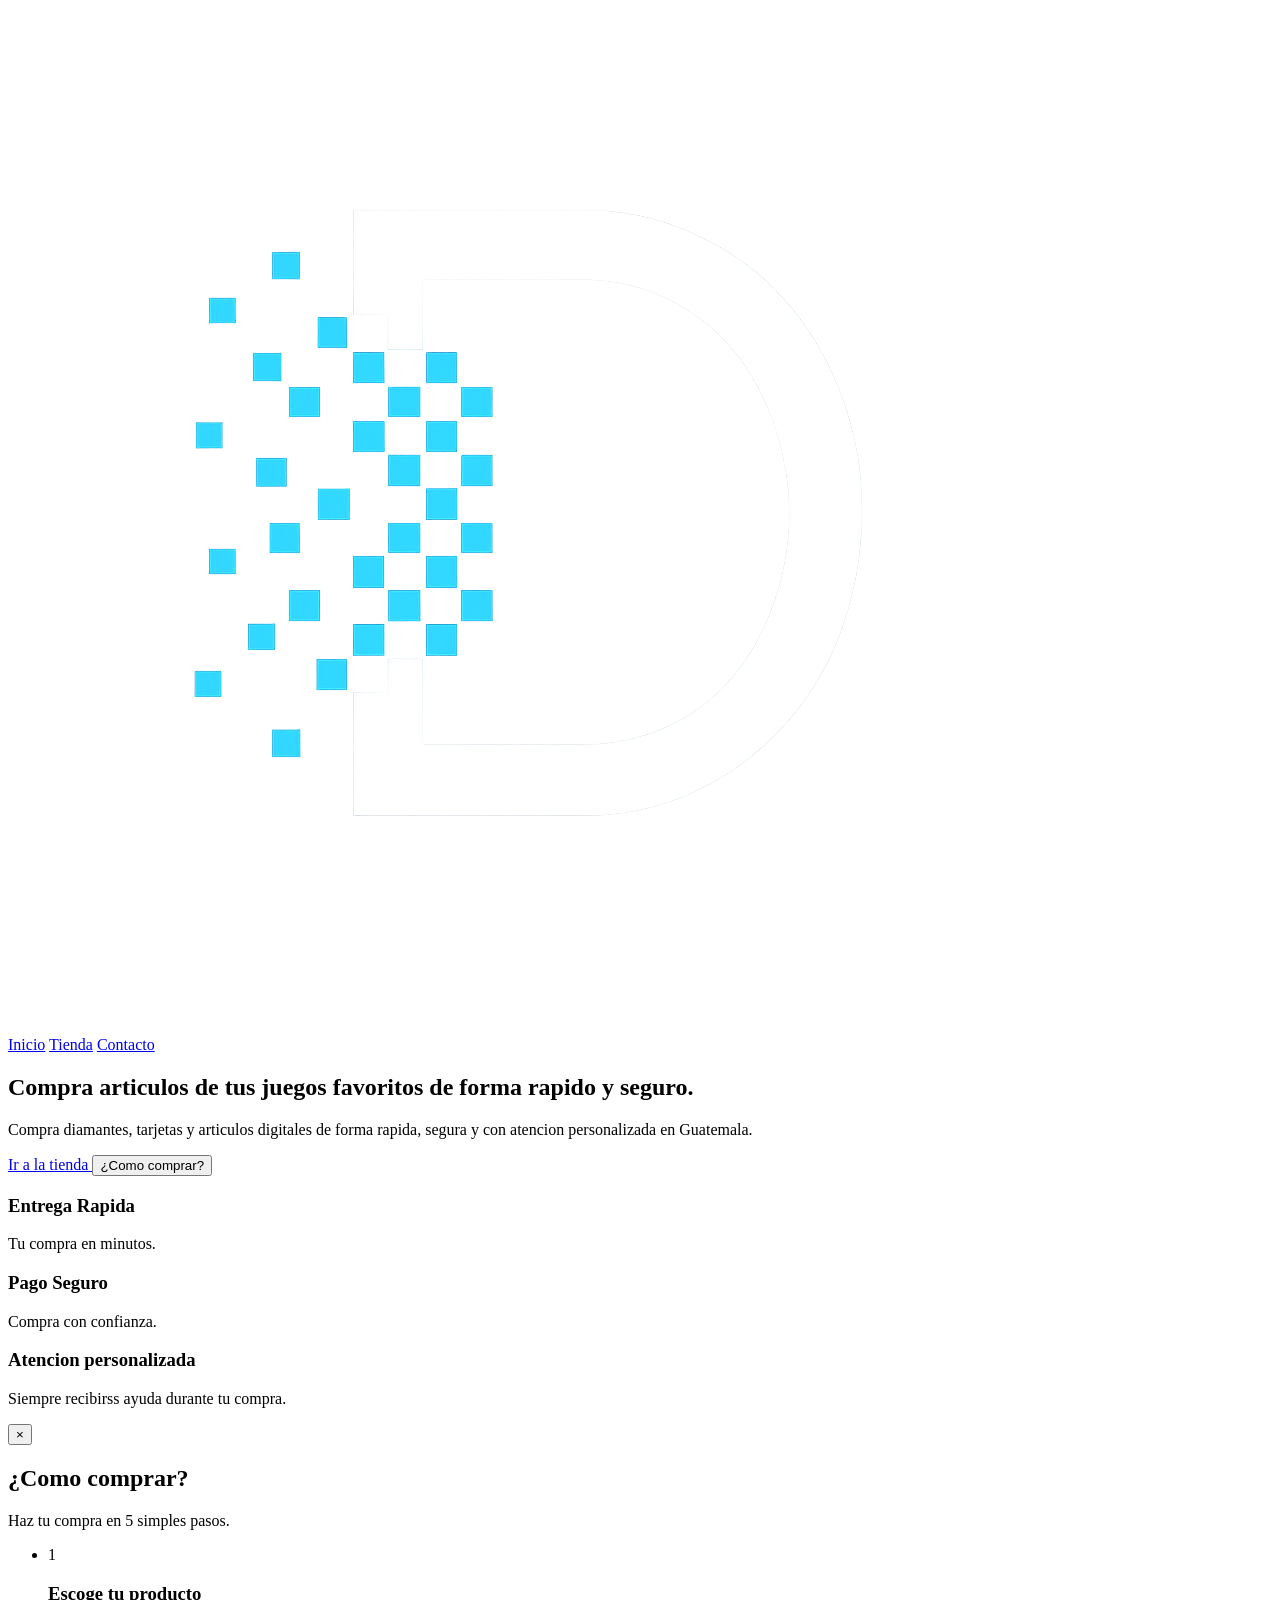
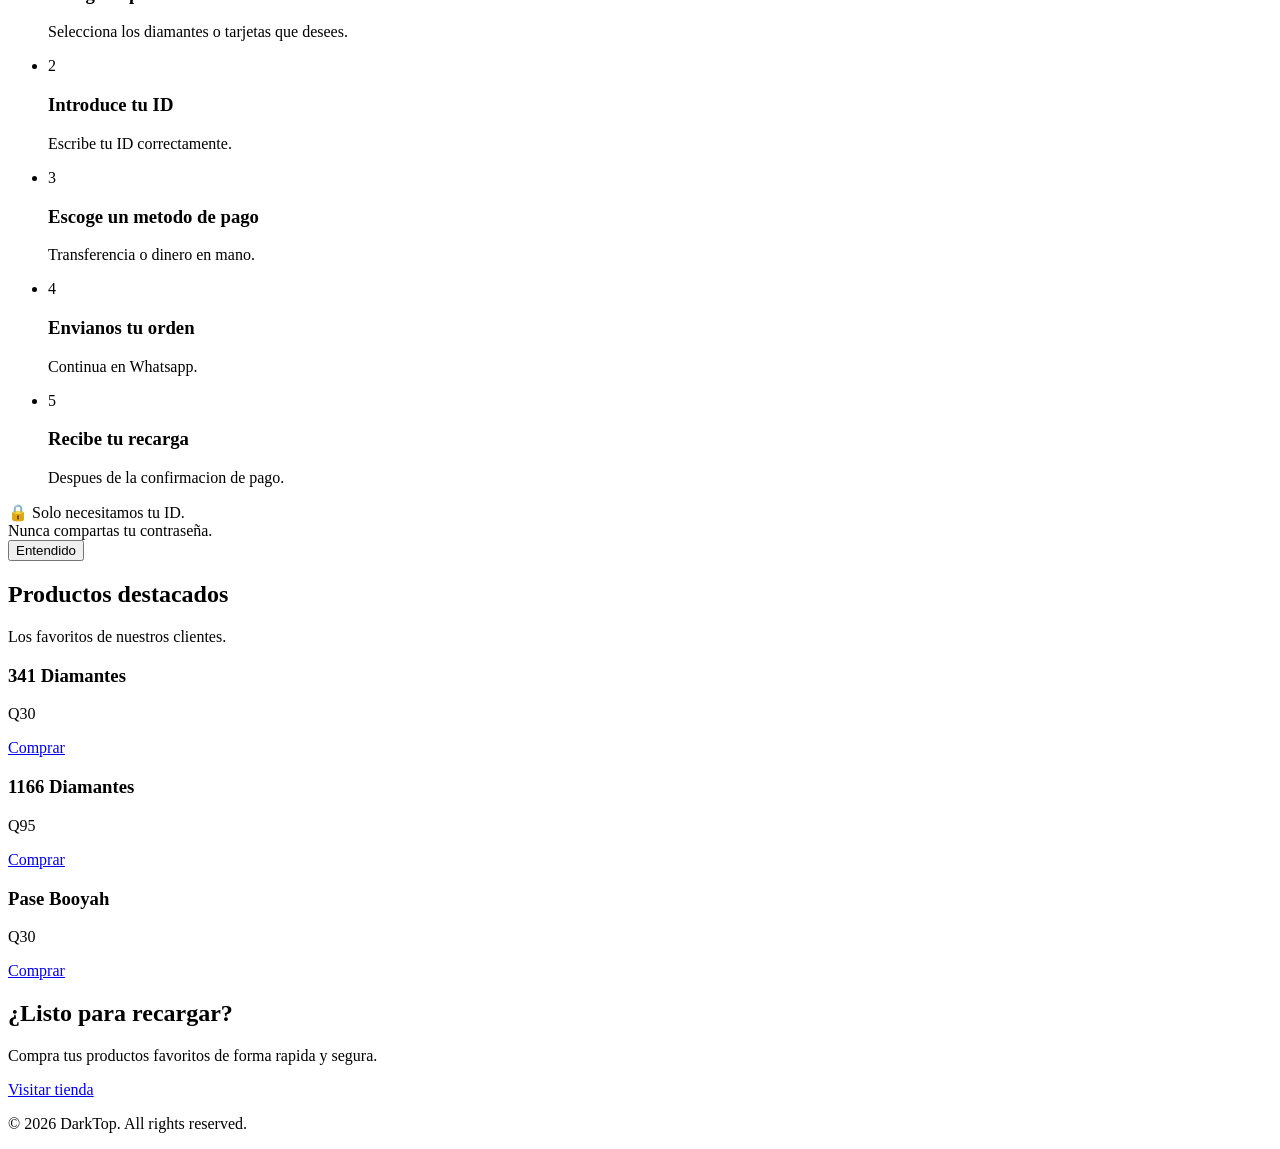
==== commit 12622ba8: "Fix meta tag property and update favicon links" ====
--- a/index.html
+++ b/index.html
@@ -10,9 +10,10 @@
     <meta property="og:title" content="DarkTop Guatemala">
     <meta property="og:description" content="Compra recargas digitales de forma rapida y segura.">
     <meta property="og:image" content="https://darktop.store/assets/darktop/favicon.png">
-    <meta propery="og:type" content="website">
-    <link rel="stylesheet" href="css/style.css">
-    <link rel="shortcut icon" href="assets/darktop/favicon.png" type="image/x-icon">
+    <meta property="og:type" content="website">
+    <link rel="icon" href="/assets/darktop/favicon.png" type="image/png" sizes="48x48">
+    <link rel="shortcut icon" href="/assets/darktop/favicon.png">
+    <link rel="apple-touch-icon" href="/assets/darktop/favicon.png">
 </head>
 
 <body>
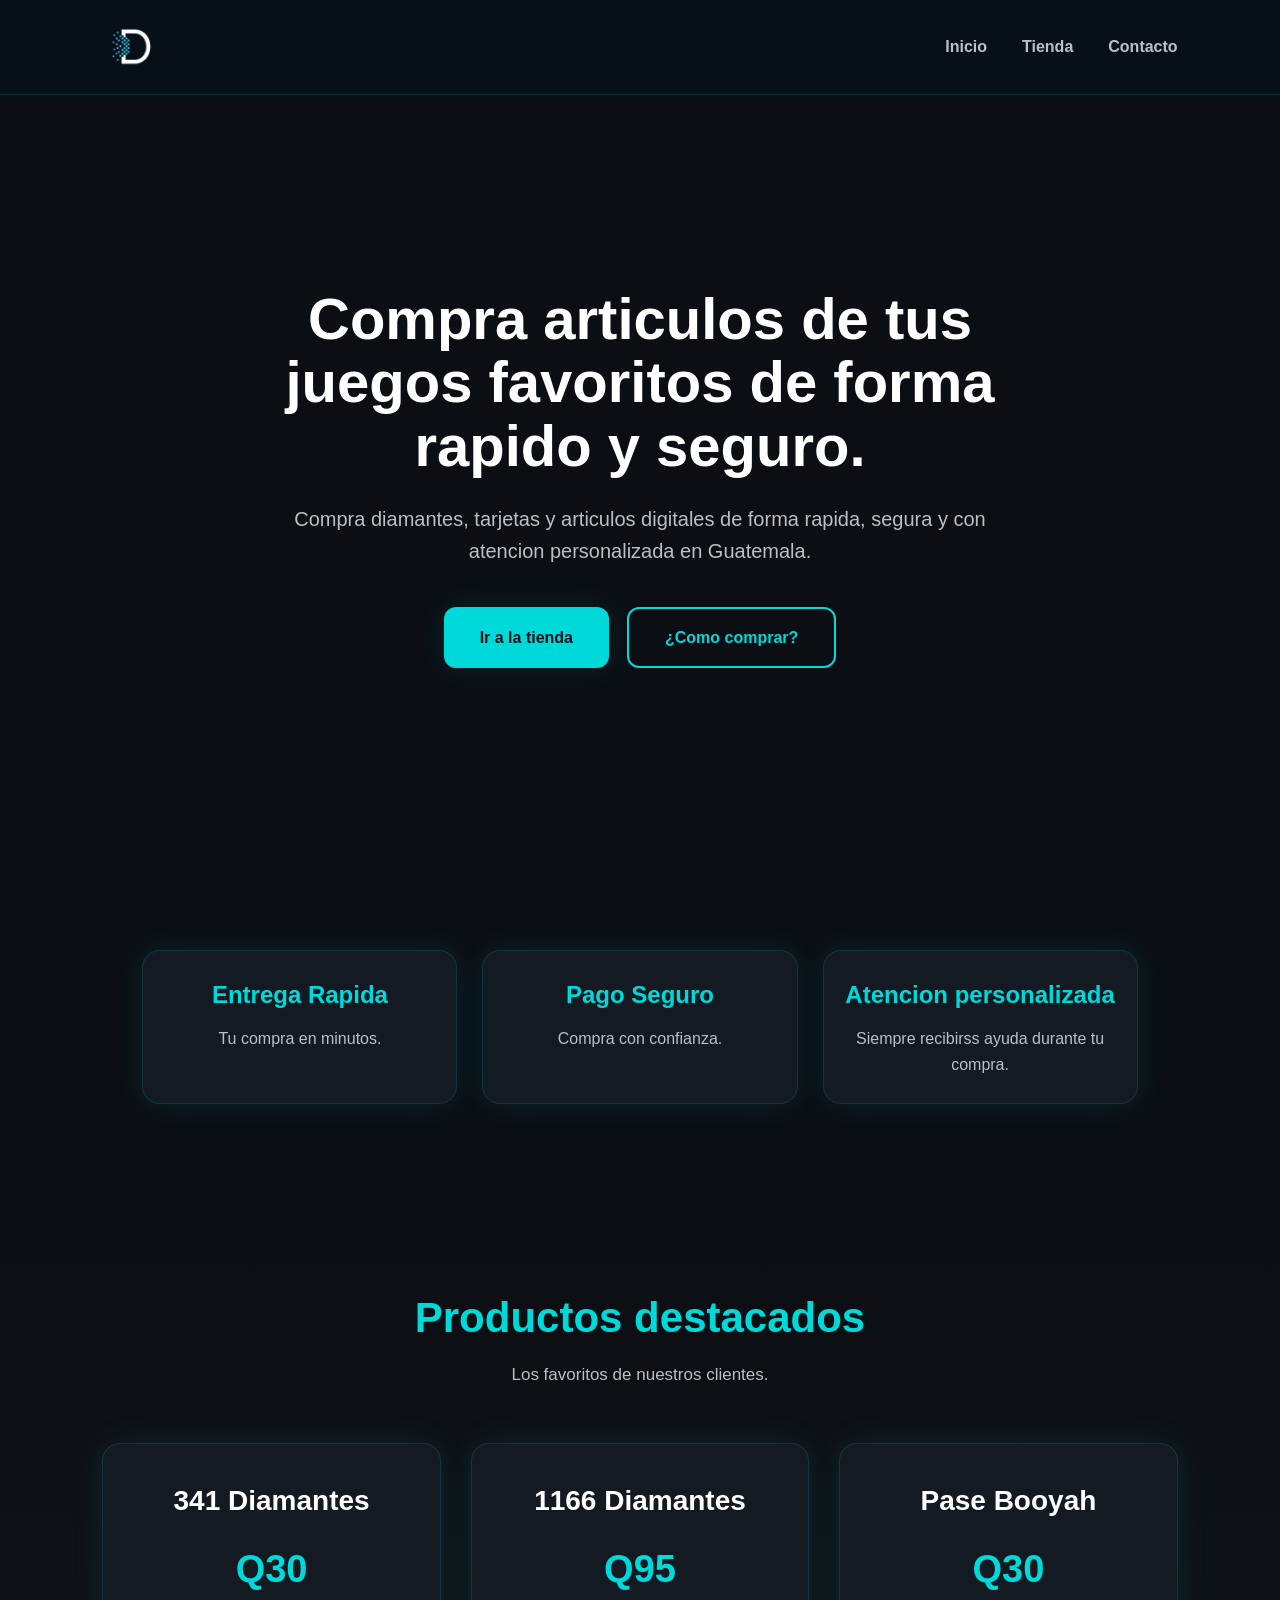
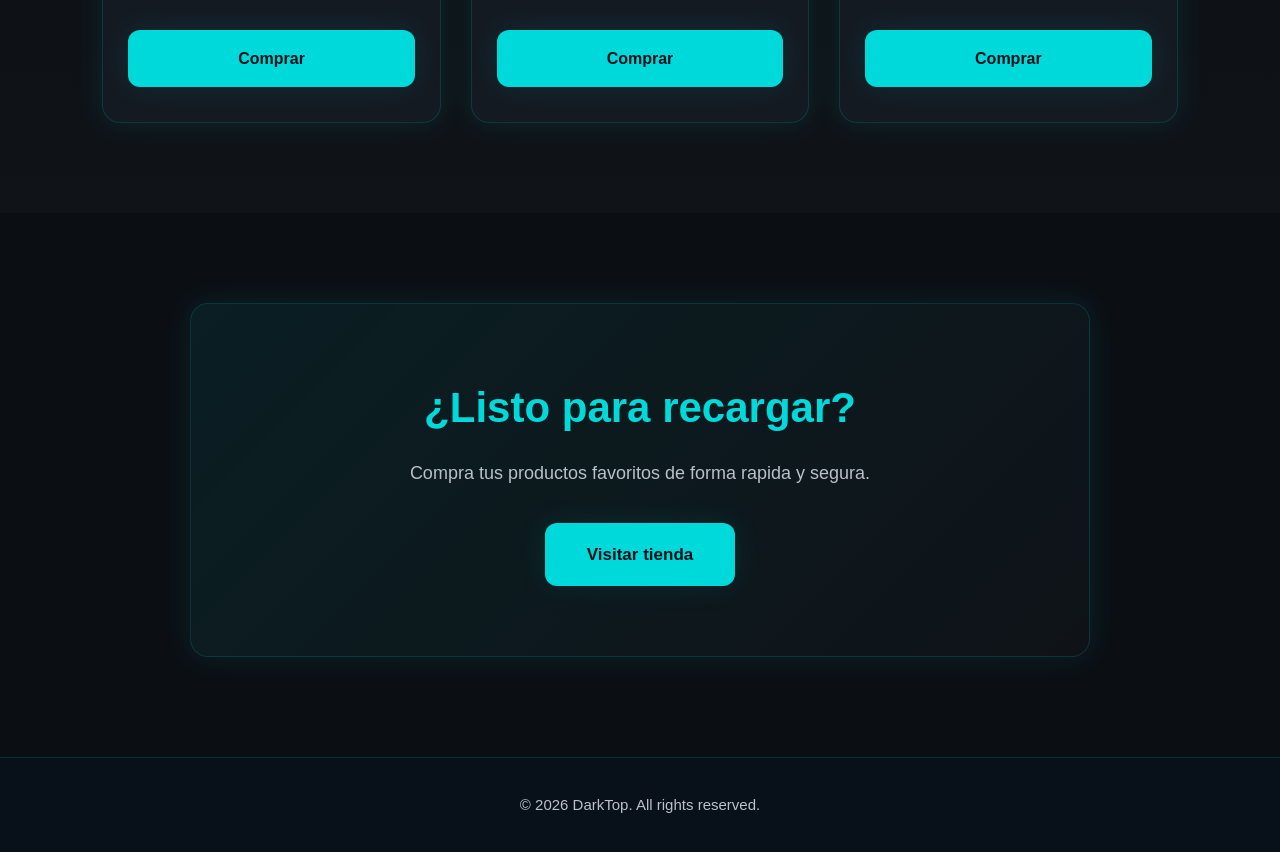
==== commit 2c57c8c6: "Add stylesheet link to index.html" ====
--- a/index.html
+++ b/index.html
@@ -11,7 +11,8 @@
     <meta property="og:description" content="Compra recargas digitales de forma rapida y segura.">
     <meta property="og:image" content="https://darktop.store/assets/darktop/favicon.png">
     <meta property="og:type" content="website">
-    <link rel="icon" href="/assets/darktop/favicon.png" type="image/png" sizes="48x48">
+    <link rel="stylesheet" href="css/style.css">  
+    <link rel="icon" href="/assets/darktop/favicon.png" type="image/png" sizes="1024x1024">
     <link rel="shortcut icon" href="/assets/darktop/favicon.png">
     <link rel="apple-touch-icon" href="/assets/darktop/favicon.png">
 </head>
--- a/css/style.css
+++ b/css/style.css
@@ -0,0 +1,1295 @@
+/* ==========================================
+   DARKTOP - STYLE.CSS
+   PARTE 1
+   Variables • Reset • Global • Header
+   Hero • Botones
+========================================== */
+
+/* ==========================
+   Variables
+========================== */
+
+:root{
+
+    --background:#0B0F14;
+    --surface:#141A22;
+    --header:#08111A;
+
+    --primary:#00D9D9;
+    --primary-hover:#17EFEF;
+
+    --text:#FFFFFF;
+    --text-secondary:#B9C0C8;
+
+    --border:rgba(0,217,217,.15);
+
+    --shadow:0 0 30px rgba(0,217,217,.10);
+    --shadow-hover:0 0 35px rgba(0,217,217,.25);
+
+    --radius:18px;
+
+    --transition:.30s ease;
+
+    --container:1200px;
+
+}
+
+/* ==========================
+   Reset
+========================== */
+
+*{
+    margin:0;
+    padding:0;
+    box-sizing:border-box;
+}
+
+html{
+    scroll-behavior:smooth;
+}
+
+body{
+
+    font-family:Arial, Helvetica, sans-serif;
+
+    background:var(--background);
+
+    color:var(--text);
+
+    line-height:1.6;
+
+}
+
+img{
+
+    display:block;
+
+    max-width:100%;
+
+}
+
+a{
+
+    text-decoration:none;
+
+    color:inherit;
+
+}
+
+button{
+
+    font:inherit;
+
+    cursor:pointer;
+
+    border:none;
+
+}
+
+/* ==========================
+   Global
+========================== */
+
+section{
+
+    padding:90px 8%;
+
+}
+
+.section-header{
+
+    text-align:center;
+
+    margin-bottom:55px;
+
+}
+
+.section-header h2{
+
+    font-size:42px;
+
+    color:var(--primary);
+
+    margin-bottom:10px;
+
+}
+
+.section-header p{
+
+    color:var(--text-secondary);
+
+    font-size:17px;
+
+}
+
+/* ==========================
+   Header
+========================== */
+
+.header{
+
+    position:sticky;
+
+    top:0;
+
+    z-index:999;
+
+    display:flex;
+
+    justify-content:space-between;
+
+    align-items:center;
+
+    padding:18px 8%;
+
+    background:rgba(8,17,26,.92);
+
+    backdrop-filter:blur(14px);
+
+    border-bottom:1px solid var(--border);
+
+}
+
+.logo img{
+
+    width:58px;
+
+    transition:var(--transition);
+
+}
+
+.logo img:hover{
+
+    transform:scale(1.08);
+
+}
+
+.navbar{
+
+    display:flex;
+
+    align-items:center;
+
+    gap:35px;
+
+}
+
+.navbar a{
+
+    position:relative;
+
+    color:var(--text-secondary);
+
+    font-weight:600;
+
+    transition:var(--transition);
+
+}
+
+.navbar a:hover{
+
+    color:var(--primary);
+
+}
+
+.navbar a::after{
+
+    content:"";
+
+    position:absolute;
+
+    left:0;
+
+    bottom:-6px;
+
+    width:0;
+
+    height:2px;
+
+    background:var(--primary);
+
+    transition:var(--transition);
+
+}
+
+.navbar a:hover::after{
+
+    width:100%;
+
+}
+
+/* ==========================
+   Hero
+========================== */
+
+.hero{
+
+    min-height:85vh;
+
+    display:flex;
+
+    justify-content:center;
+
+    align-items:center;
+
+    text-align:center;
+
+}
+
+.hero-content{
+
+    max-width:760px;
+
+}
+
+.hero h1{
+
+    font-size:58px;
+
+    line-height:1.1;
+
+    margin-bottom:25px;
+
+}
+
+.hero p{
+
+    font-size:20px;
+
+    color:var(--text-secondary);
+
+    margin-bottom:40px;
+
+}
+
+.hero-buttons{
+
+    display:flex;
+
+    justify-content:center;
+
+    gap:18px;
+
+    flex-wrap:wrap;
+
+}
+
+/* ==========================
+   Buttons
+========================== */
+
+.primary-button{
+
+    display:inline-flex;
+
+    justify-content:center;
+
+    align-items:center;
+
+    padding:16px 36px;
+
+    border-radius:12px;
+
+    background:var(--primary);
+
+    color:var(--header);
+
+    font-weight:700;
+
+    transition:var(--transition);
+
+    box-shadow:var(--shadow);
+
+}
+
+.primary-button:hover{
+
+    background:var(--primary-hover);
+
+    transform:translateY(-3px);
+
+    box-shadow:var(--shadow-hover);
+
+}
+
+.secondary-button{
+
+    display:inline-flex;
+
+    justify-content:center;
+
+    align-items:center;
+
+    padding:16px 36px;
+
+    border-radius:12px;
+
+    border:2px solid var(--primary);
+
+    background:transparent;
+
+    color:var(--primary);
+
+    font-weight:700;
+
+    transition:var(--transition);
+
+}
+
+.secondary-button:hover{
+
+    background:var(--primary);
+
+    color:var(--background);
+
+    transform:translateY(-3px);
+
+    box-shadow:var(--shadow-hover);
+
+}
+
+/* ==========================================
+   Features
+========================================== */
+
+.features{
+
+    display:grid;
+
+    grid-template-columns:repeat(3,1fr);
+
+    gap:25px;
+
+    max-width:var(--container);
+
+    margin:auto;
+
+}
+
+.feature-card{
+
+    background:var(--surface);
+
+    border:1px solid var(--border);
+
+    border-radius:var(--radius);
+
+    padding:25px 15px;
+
+    text-align:center;
+
+    transition:var(--transition);
+
+    box-shadow:var(--shadow);
+
+}
+
+.feature-card:hover{
+
+    transform:translateY(-8px);
+
+    border-color:var(--primary);
+
+    box-shadow:var(--shadow-hover);
+
+}
+
+.feature-card h3{
+
+    font-size:24px;
+
+    color:var(--primary);
+
+    margin-bottom:12px;
+
+}
+
+.feature-card p{
+
+    color:var(--text-secondary);
+
+    font-size:16px;
+
+}
+
+/* ==========================================
+   Productos Destacados
+========================================== */
+
+.featured-products{
+
+    background:linear-gradient(
+        180deg,
+        transparent,
+        rgba(255,255,255,.02)
+    );
+
+}
+
+.product-grid{
+
+    max-width:var(--container);
+
+    margin:auto;
+
+    display:grid;
+
+    grid-template-columns:repeat(3,1fr);
+
+    gap:30px;
+
+}
+
+.product-card{
+
+    background:var(--surface);
+
+    border:1px solid var(--border);
+
+    border-radius:var(--radius);
+
+    padding:35px 25px;
+
+    text-align:center;
+
+    transition:var(--transition);
+
+    box-shadow:var(--shadow);
+
+    overflow:hidden;
+
+    position:relative;
+
+}
+
+.product-card::before{
+
+    content:"";
+
+    position:absolute;
+
+    inset:0;
+
+    background:linear-gradient(
+        135deg,
+        rgba(0,217,217,.08),
+        transparent 55%
+    );
+
+    opacity:0;
+
+    transition:var(--transition);
+
+}
+
+.product-card:hover::before{
+
+    opacity:1;
+
+}
+
+.product-card:hover{
+
+    transform:translateY(-10px);
+
+    border-color:var(--primary);
+
+    box-shadow:var(--shadow-hover);
+
+}
+
+.product-card h3{
+
+    font-size:28px;
+
+    margin-bottom:15px;
+
+    position:relative;
+
+    z-index:2;
+
+}
+
+.price{
+
+    color:var(--primary);
+
+    font-size:38px;
+
+    font-weight:bold;
+
+    margin-bottom:30px;
+
+    position:relative;
+
+    z-index:2;
+
+}
+
+.product-card .primary-button{
+
+    width:100%;
+
+    position:relative;
+
+    z-index:2;
+
+}
+
+/* ==========================================
+   CTA
+========================================== */
+
+.cta{
+
+    max-width:900px;
+
+    margin:90px auto;
+
+    padding:70px 40px;
+
+    text-align:center;
+
+    background:linear-gradient(
+        135deg,
+        rgba(0,217,217,.08),
+        rgba(255,255,255,.02)
+    );
+
+    border:1px solid var(--border);
+
+    border-radius:var(--radius);
+
+    box-shadow:var(--shadow);
+
+}
+
+.cta h2{
+
+    font-size:42px;
+
+    color:var(--primary);
+
+    margin-bottom:18px;
+
+}
+
+.cta p{
+
+    font-size:18px;
+
+    color:var(--text-secondary);
+
+    margin-bottom:35px;
+
+    max-width:650px;
+
+    margin-left:auto;
+
+    margin-right:auto;
+
+}
+
+.cta .primary-button{
+
+    padding:18px 42px;
+
+    font-size:17px;
+
+}
+
+/* ==========================================
+   Modal
+========================================== */
+
+.modal{
+
+    position:fixed;
+
+    inset:0;
+
+    display:none;
+
+    justify-content:center;
+
+    align-items:center;
+
+    padding:20px;
+
+    background:rgba(0,0,0,.75);
+
+    backdrop-filter:blur(8px);
+
+    z-index:1000;
+
+}
+
+.modal.show{
+
+    display:flex;
+
+}
+
+.modal-content{
+
+    width: min(92%,480px);
+
+    max-height: 90vh;
+
+    background:var(--surface);
+
+    border:1px solid var(--border);
+
+    border-radius:var(--radius);
+
+    padding:10px;
+
+    position:relative;
+
+    box-shadow:var(--shadow-hover);
+
+    animation:modalShow .35s ease;
+
+}
+
+.close-button{
+
+    position:absolute;
+
+    top:18px;
+
+    right:18px;
+
+    background:none;
+
+    color:var(--text);
+
+    font-size:28px;
+
+    cursor:pointer;
+
+    transition:var(--transition);
+
+}
+
+.close-button:hover{
+
+    color:var(--primary);
+
+    transform:rotate(90deg);
+
+}
+
+.modal-content h2{
+
+    color:var(--primary);
+
+    text-align:center;
+
+    margin-bottom:8px;
+
+    font-size:34px;
+
+}
+
+.guide-subtitle{
+
+    text-align:center;
+
+    color:var(--text-secondary);
+
+    margin-bottom:10px;
+
+}
+
+.guide-list{
+
+    list-style:none;
+
+    display:flex;
+
+    flex-direction:column;
+
+    gap:16px;
+
+    margin-top: 15px;
+
+}
+
+.guide-list li{
+
+    display:flex;
+
+    align-items:flex-start;
+
+    gap:18px;
+
+}
+
+.guide-number{
+
+    width:32px;
+
+    height:32px;
+
+    font-size: 14px;
+
+    border-radius:50%;
+
+    background:var(--primary);
+
+    color:var(--background);
+
+    display:flex;
+
+    justify-content:center;
+
+    align-items:center;
+
+    font-weight:bold;
+
+    flex-shrink:0;
+
+}
+
+.guide-list h3{
+
+    margin-bottom:6px;
+
+    font-size:17px;
+
+}
+
+.guide-list p{
+    font-size: 14px;
+
+    color:var(--text-secondary);
+
+    line-height:1.5;
+
+}
+
+.security-box{
+    padding:4px;
+
+    border-radius:12px;
+
+    font-size: 10px;
+
+    background:rgba(0,217,217,.08);
+
+    border:1px solid var(--border);
+
+    color:var(--text);
+
+    text-align:center;
+
+}
+
+.close-guide-button{
+
+    width:100%;
+
+    margin-top:10px;
+
+}
+
+/* ==========================================
+   Footer
+========================================== */
+
+.footer{
+
+    margin-top:100px;
+
+    padding:35px 8%;
+
+    border-top:1px solid var(--border);
+
+    text-align:center;
+
+    color:var(--text-secondary);
+
+    background:var(--header);
+
+}
+
+.footer p{
+
+    font-size:15px;
+
+}
+
+/* ==========================================
+   Animaciones
+========================================== */
+
+@keyframes modalShow{
+
+    from{
+
+        opacity:0;
+
+        transform:translateY(20px) scale(.95);
+
+    }
+
+    to{
+
+        opacity:1;
+
+        transform:translateY(0) scale(1);
+
+    }
+
+}
+
+@keyframes fadeUp{
+
+    from{
+
+        opacity:0;
+
+        transform:translateY(35px);
+
+    }
+
+    to{
+
+        opacity:1;
+
+        transform:translateY(0);
+
+    }
+
+}
+
+.hero-content{
+
+    animation:fadeUp .8s ease;
+
+}
+
+.feature-card{
+
+    animation:fadeUp .9s ease;
+
+}
+
+.product-card{
+
+    animation:fadeUp 1s ease;
+
+}
+
+.cta{
+
+    animation:fadeUp 1.1s ease;
+
+}
+
+/* ==========================================
+   Scroll personalizado
+========================================== */
+
+::-webkit-scrollbar{
+
+    width:10px;
+
+}
+
+::-webkit-scrollbar-track{
+
+    background:var(--background);
+
+}
+
+::-webkit-scrollbar-thumb{
+
+    background:var(--primary);
+
+    border-radius:20px;
+
+}
+
+::-webkit-scrollbar-thumb:hover{
+
+    background:var(--primary-hover);
+
+}
+
+/* ==========================================
+   RESPONSIVE
+========================================== */
+
+/* ---------- Pantallas grandes ---------- */
+
+@media (min-width:1400px){
+
+    .hero-content{
+
+        max-width:900px;
+
+    }
+
+    .hero h1{
+
+        font-size:68px;
+
+    }
+
+}
+
+/* ---------- Laptop ---------- */
+
+@media (max-width:1200px){
+
+    section{
+
+        padding:80px 6%;
+
+    }
+
+    .hero h1{
+
+        font-size:52px;
+
+    }
+
+}
+
+/* ---------- Tablet ---------- */
+
+@media (max-width:992px){
+
+    .header{
+
+        padding:18px 6%;
+
+    }
+
+    .hero{
+
+        min-height:75vh;
+
+    }
+
+    .hero h1{
+
+        font-size:46px;
+
+    }
+
+    .hero p{
+
+        font-size:18px;
+
+    }
+
+    .features{
+
+        grid-template-columns:repeat(2,1fr);
+
+    }
+
+    .product-grid{
+
+        grid-template-columns:repeat(2,1fr);
+
+    }
+
+    .section-header h2{
+
+        font-size:36px;
+
+    }
+
+    .cta h2{
+
+        font-size:34px;
+
+    }
+
+}
+
+/* ---------- Celulares ---------- */
+
+@media (max-width:768px){
+
+    section{
+
+        padding:65px 20px;
+
+    }
+
+    .header{
+
+        flex-direction:column;
+
+        gap:18px;
+
+        padding:18px 20px;
+
+    }
+
+    .logo img{
+
+        width:50px;
+
+    }
+
+    .navbar{
+
+        gap:18px;
+
+        flex-wrap:wrap;
+
+        justify-content:center;
+
+    }
+
+    .navbar a{
+
+        font-size:15px;
+
+    }
+
+    .hero{
+
+        min-height:auto;
+
+        padding-top:60px;
+
+        padding-bottom:60px;
+
+    }
+
+    .hero h1{
+
+        font-size:36px;
+
+    }
+
+    .hero p{
+
+        font-size:17px;
+
+    }
+
+    .hero-buttons{
+
+        flex-direction:column;
+
+        align-items:center;
+
+    }
+
+    .primary-button,
+    .secondary-button{
+
+        width:100%;
+
+        max-width:320px;
+
+    }
+
+    .features{
+
+        grid-template-columns: repeat(3,1fr);
+
+        gap: 10px;
+
+    }
+
+    .feature-card{
+
+        padding:16px 10px;
+
+    }
+
+    .feature-card h3{
+        font-size: 15px;
+
+        margin-bottom: 6px;
+    }
+
+    .feature-card p{
+        display: none;
+    }
+
+    .product-grid{
+
+        grid-template-columns: repeat(3,1fr);
+
+        gap: 10px;
+
+    }
+
+    .product-card{
+
+        padding:18px 10px;
+
+    }
+    
+    .product-card h3{
+        font-size: 16px;
+
+        margin-bottom: 8px;
+    }
+
+    .price{
+
+        font-size:22px;
+
+    }
+
+    .product-card .primary-button{
+        padding: 10px;
+
+        font-size: 13px;
+    }
+
+    .section-header{
+
+        margin-bottom:40px;
+
+    }
+
+    .section-header h2{
+
+        font-size:30px;
+
+    }
+
+    .cta{
+
+        padding:45px 25px;
+
+        margin:60px 20px;
+
+    }
+
+    .cta h2{
+
+        font-size:28px;
+
+    }
+
+    .cta p{
+
+        font-size:16px;
+
+    }
+
+    .modal-content{
+
+        padding:30px 22px;
+
+    }
+
+    .modal-content h2{
+
+        font-size:28px;
+
+    }
+
+}
+
+/* ---------- Teléfonos pequeños ---------- */
+
+@media (max-width:480px){
+
+    .hero h1{
+
+        font-size:30px;
+
+        line-height:1.2;
+
+    }
+
+    .hero p{
+
+        font-size:16px;
+
+    }
+
+    .section-header h2{
+
+        font-size:26px;
+
+    }
+
+    .price{
+
+        font-size:30px;
+
+    }
+
+    .guide-list li{
+
+        gap:12px;
+
+    }
+
+    .guide-number{
+
+        width:32px;
+
+        height:32px;
+
+        font-size:14px;
+
+    }
+
+    .footer{
+
+        padding:25px 15px;
+
+    }
+
+}
+
+/* ---------- Teléfonos muy pequeños ---------- */
+
+@media (max-width:360px){
+
+    .hero h1{
+
+        font-size:26px;
+
+    }
+
+    .hero p{
+
+        font-size:15px;
+
+    }
+
+    .navbar{
+
+        gap:12px;
+
+    }
+
+    .navbar a{
+
+        font-size:14px;
+
+    }
+
+    .primary-button,
+    .secondary-button{
+
+        font-size:15px;
+
+        padding:14px 20px;
+
+    }
+
+    .modal-content{
+
+        padding:24px 18px;
+
+    }
+
+}
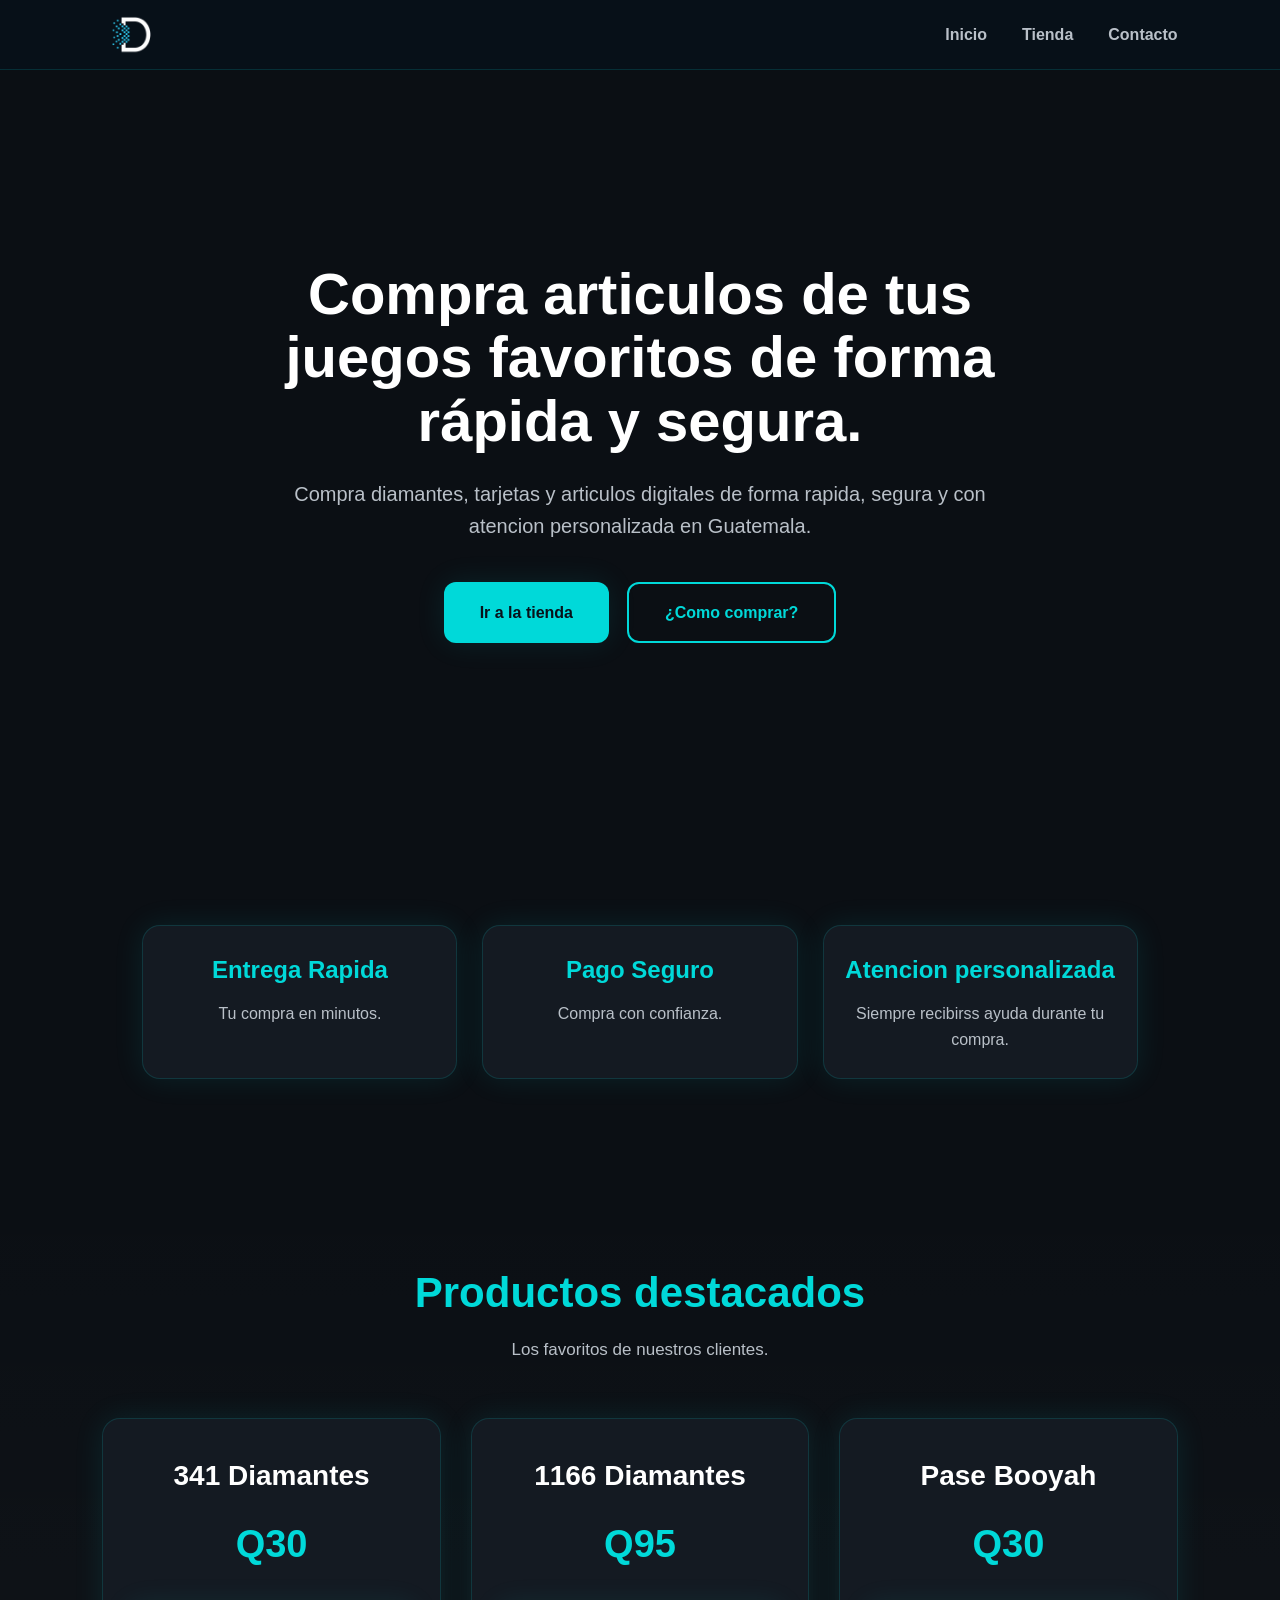
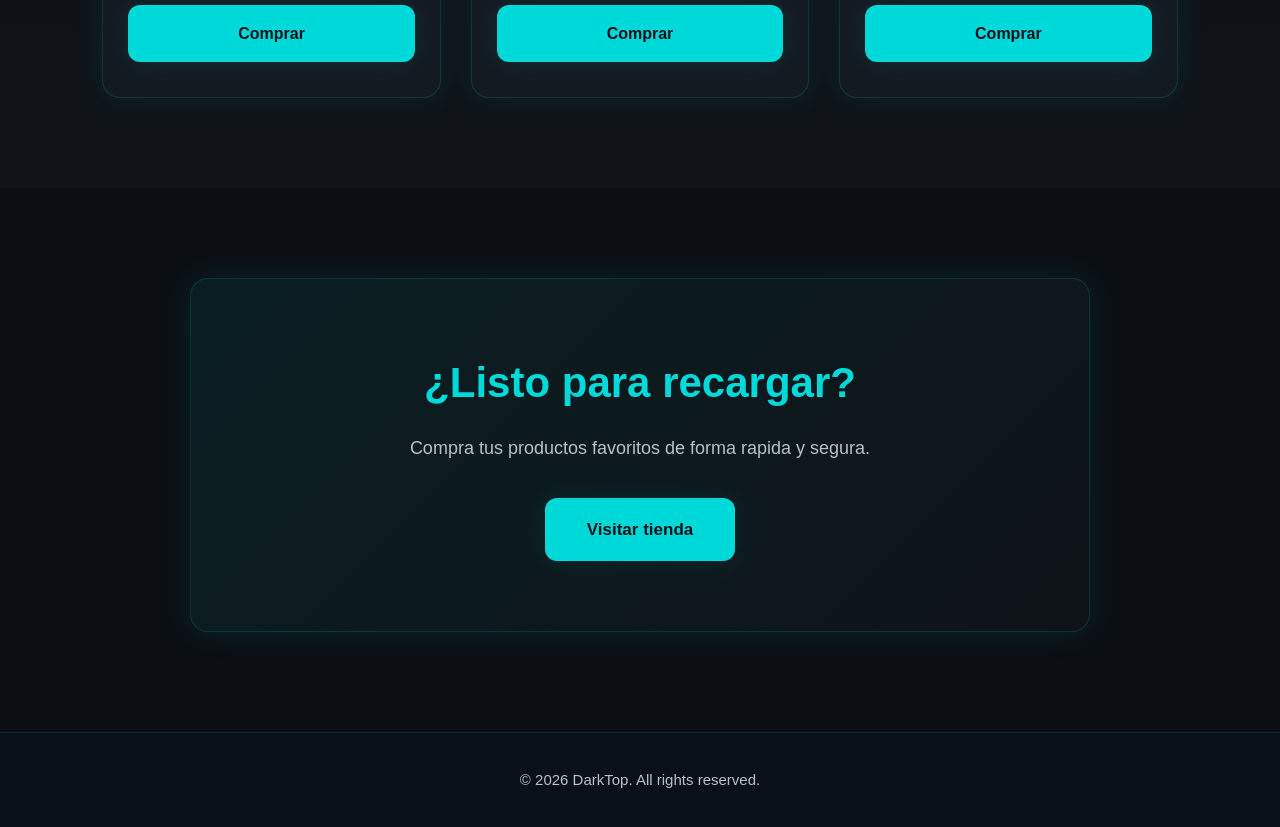
==== commit e30f3370: "Add files via upload" ====
--- a/index.html
+++ b/index.html
@@ -18,20 +18,46 @@
 </head>
 
 <body>
-
     <header class="header">
 
-        <a href="index.html" class="logo">
+    <a href="index.html" class="logo">
             <img src="assets/darktop/favicon.png" alt="DarkTop">
         </a>
 
-        <nav class="navbar">
-            <a href="index.html">Inicio</a>
-            <a href="tienda.html">Tienda</a>
-            <a href="contacto.html">Contacto</a>
-        </nav>
-
-    </header>
+    <nav class="navbar" id="mobileMenu">
+
+    <a href="index.html">Inicio</a>
+    <a href="tienda.html">Tienda</a>
+    <a href="contacto.html">Contacto</a>
+
+    </nav>
+
+    <button class="menu-btn" id="menuBtn" aria-label="Abrir menú">
+
+        <svg
+            width="28"
+            height="28"
+            viewBox="0 0 24 24"
+            fill="none"
+            xmlns="http://www.w3.org/2000/svg">
+
+            <path
+                d="M4 6H20
+                   M4 12H20
+                   M4 18H20"
+                stroke="currentColor"
+                stroke-width="2.2"
+                stroke-linecap="round"/>
+
+        </svg>
+
+    </button>
+
+    
+
+</header>
+    <div id="overlay" class="overlay"></div>
+
 
     <main>
 
@@ -39,7 +65,7 @@
 
         <section class="hero">
             <div class="hero-content">
-                <h1>Compra articulos de tus juegos favoritos de forma rapido y seguro.</h1>
+                <h1>Compra articulos de tus juegos favoritos de forma rápida y segura.</h1>
 
                 <p>
                     Compra diamantes, tarjetas y articulos digitales de forma rapida, segura y con atencion personalizada en Guatemala.
@@ -229,6 +255,7 @@
 
 
     <script src="scripts/main.js"></script>
+    <script src="scripts/header.js"></script>
 
 </body>
 
--- a/css/style.css
+++ b/css/style.css
@@ -10,6 +10,7 @@
 ========================== */
 
 :root{
+    --font-family: Arial, Helvetica, sans-serif;
 
     --background:#0B0F14;
     --surface:#141A22;
@@ -31,17 +32,18 @@
     --transition:.30s ease;
 
     --container:1200px;
-
 }
 
 /* ==========================
    Reset
 ========================== */
 
-*{
+*,
+*::before,
+*::after{
+    box-sizing:border-box;
     margin:0;
     padding:0;
-    box-sizing:border-box;
 }
 
 html{
@@ -49,8 +51,8 @@
 }
 
 body{
-
-    font-family:Arial, Helvetica, sans-serif;
+    padding-top: 70px;
+    font-family: var(--font-family);
 
     background:var(--background);
 
@@ -58,14 +60,14 @@
 
     line-height:1.6;
 
+    -webkit-font-smoothing:antialiased;
+    text-rendering:optimizeLegibility;
 }
 
 img{
-
     display:block;
-
     max-width:100%;
-
+    height:auto;
 }
 
 a{
@@ -127,95 +129,104 @@
 ========================== */
 
 .header{
-
-    position:sticky;
-
-    top:0;
-
-    z-index:999;
-
+    position: fixed;
+    top: 0;
+    left: 0;
+
+    width: 100%;
+
+    z-index: 1000;
+
+    display: flex;
+    justify-content: space-between;
+    align-items: center;
+
+    padding: 18px 8%;
+    height: 70px;
+
+    background: rgba(8,17,26,.92);
+    backdrop-filter: blur(14px);
+
+    border-bottom: 1px solid var(--border);
+}
+
+.logo img{
+    width:58px;
+    transition:transform var(--transition);
+}
+
+.logo img:hover{
+    transform:scale(1.08);
+}
+
+.navbar{
     display:flex;
-
-    justify-content:space-between;
-
     align-items:center;
-
-    padding:18px 8%;
-
-    background:rgba(8,17,26,.92);
-
-    backdrop-filter:blur(14px);
-
-    border-bottom:1px solid var(--border);
-
-}
-
-.logo img{
-
-    width:58px;
-
-    transition:var(--transition);
-
-}
-
-.logo img:hover{
-
-    transform:scale(1.08);
-
-}
-
-.navbar{
-
-    display:flex;
-
-    align-items:center;
-
     gap:35px;
-
 }
 
 .navbar a{
-
     position:relative;
-
     color:var(--text-secondary);
-
     font-weight:600;
-
-    transition:var(--transition);
-
+    transition:
+        color var(--transition),
+        transform var(--transition);
 }
 
 .navbar a:hover{
-
     color:var(--primary);
-
 }
 
 .navbar a::after{
-
     content:"";
-
     position:absolute;
-
     left:0;
-
     bottom:-6px;
 
     width:0;
-
     height:2px;
 
     background:var(--primary);
-
-    transition:var(--transition);
-
+    transition:width var(--transition);
 }
 
 .navbar a:hover::after{
-
     width:100%;
-
+}
+
+.menu-btn{
+    display: none;
+    background: transparent;
+    color: var(--text);
+    cursor: pointer;
+    transition: var(--transition);
+}
+
+.menu-btn:hover{
+    color: var(--primary-hover);
+}
+
+.overlay{
+    position: fixed;
+
+    top: 0;
+    left: 0;
+    inset: 0;
+
+    background: rgba(0,0,0,.55);
+
+    opacity: 0;
+    visibility: hidden;
+
+    transition: .3s;
+
+    z-index: 998;
+}
+
+.overlay.active{
+    opacity: 1;
+    visibility: visible;
 }
 
 /* ==========================
@@ -223,129 +234,82 @@
 ========================== */
 
 .hero{
-
     min-height:85vh;
-
     display:flex;
-
     justify-content:center;
-
     align-items:center;
-
     text-align:center;
-
 }
 
 .hero-content{
-
     max-width:760px;
-
 }
 
 .hero h1{
-
     font-size:58px;
-
     line-height:1.1;
-
     margin-bottom:25px;
-
 }
 
 .hero p{
-
+    margin-bottom:40px;
     font-size:20px;
-
     color:var(--text-secondary);
-
-    margin-bottom:40px;
-
 }
 
 .hero-buttons{
-
     display:flex;
-
     justify-content:center;
-
     gap:18px;
-
     flex-wrap:wrap;
-
 }
 
 /* ==========================
    Buttons
 ========================== */
 
+.primary-button,
+.secondary-button{
+    display:inline-flex;
+    justify-content:center;
+    align-items:center;
+
+    padding:16px 36px;
+
+    border-radius:12px;
+
+    font-weight:700;
+
+    transition:
+        background var(--transition),
+        color var(--transition),
+        transform var(--transition),
+        box-shadow var(--transition);
+}
+
 .primary-button{
-
-    display:inline-flex;
-
-    justify-content:center;
-
-    align-items:center;
-
-    padding:16px 36px;
-
-    border-radius:12px;
-
     background:var(--primary);
-
     color:var(--header);
-
-    font-weight:700;
-
-    transition:var(--transition);
-
     box-shadow:var(--shadow);
-
 }
 
 .primary-button:hover{
-
     background:var(--primary-hover);
-
     transform:translateY(-3px);
-
     box-shadow:var(--shadow-hover);
-
 }
 
 .secondary-button{
-
-    display:inline-flex;
-
-    justify-content:center;
-
-    align-items:center;
-
-    padding:16px 36px;
-
-    border-radius:12px;
-
     border:2px solid var(--primary);
-
     background:transparent;
-
     color:var(--primary);
-
-    font-weight:700;
-
-    transition:var(--transition);
-
 }
 
 .secondary-button:hover{
-
     background:var(--primary);
-
     color:var(--background);
-
     transform:translateY(-3px);
-
     box-shadow:var(--shadow-hover);
-
 }
 
 /* ==========================================
@@ -1012,10 +976,341 @@
 
 }
 
+/* ==========================================
+   CONTACTO
+========================================== */
+
+.contact-hero-content{
+
+    max-width:700px;
+
+}
+
+.contact-hero h1{
+
+    font-size:56px;
+
+    color:var(--primary);
+
+    margin-bottom:20px;
+
+}
+
+.contact-hero p{
+
+    font-size:20px;
+
+    color:var(--text-secondary);
+
+    margin-bottom:55px;
+
+}
+
+.contact-grid{
+
+    max-width:var(--container);
+
+    margin:auto;
+
+    display:grid;
+
+    grid-template-columns:repeat(3,1fr);
+
+    gap:20px;
+
+}
+
+.contact-card{
+
+    background:var(--surface);
+
+    border:1px solid var(--border);
+
+    border-radius:var(--radius);
+
+    padding:15px 10px;
+
+    text-align:center;
+
+    transition:var(--transition);
+
+    box-shadow:var(--shadow);
+
+}
+
+.contact-card:hover{
+
+    transform:translateY(-8px);
+
+    border-color:var(--primary);
+
+    box-shadow:var(--shadow-hover);
+
+}
+
+.contact-icon{
+
+    font-size:42px;
+
+    margin-bottom:18px;
+
+}
+
+.contact-card h3{
+
+    color:var(--primary);
+
+    margin-bottom:12px;
+
+}
+
+.contact-card p{
+
+    color:var(--text-secondary);
+
+}
+
+/* ==========================================
+   FORMULARIO DE CONTACTO
+========================================== */
+
+.contact-form-section{
+
+    max-width:850px;
+
+    margin:auto;
+
+}
+
+.contact-form{
+
+    display:flex;
+
+    flex-direction:column;
+
+    gap:22px;
+
+    background:var(--surface);
+
+    border:1px solid var(--border);
+
+    border-radius:var(--radius);
+
+    padding:40px;
+
+    box-shadow:var(--shadow);
+
+}
+
+.input-group{
+
+    display:flex;
+
+    flex-direction:column;
+
+}
+
+.input-group label{
+
+    margin-bottom:8px;
+
+    color:var(--primary);
+
+    font-weight:600;
+
+}
+
+.input-group input,
+.input-group textarea{
+
+    width:100%;
+
+    padding:16px;
+
+    background:var(--background);
+
+    border:1px solid var(--border);
+
+    border-radius:12px;
+
+    color:var(--text);
+
+    font-size:16px;
+
+    transition:var(--transition);
+
+}
+
+.input-group textarea{
+
+    resize:vertical;
+
+    min-height:180px;
+
+}
+
+.input-group input:focus,
+.input-group textarea:focus{
+
+    outline:none;
+
+    border-color:var(--primary);
+
+    box-shadow:0 0 15px rgba(0,217,217,.20);
+
+}
+
+.contact-form .primary-button{
+
+    width:100%;
+
+    margin-top:10px;
+
+}
+
+/* ==========================================
+   FAQ
+========================================== */
+
+.faq{
+
+    max-width:900px;
+
+    margin:auto;
+
+}
+
+.faq-container{
+
+    display:flex;
+
+    flex-direction:column;
+
+    gap:18px;
+
+}
+
+.faq-item{
+
+    background:var(--surface);
+
+    border:1px solid var(--border);
+
+    border-radius:var(--radius);
+
+    padding:22px;
+
+    box-shadow:var(--shadow);
+
+    transition:var(--transition);
+
+}
+
+.faq-item:hover{
+
+    border-color:var(--primary);
+
+}
+
+.faq-item summary{
+
+    cursor:pointer;
+
+    font-size:18px;
+
+    font-weight:700;
+
+    color:var(--primary);
+
+    list-style:none;
+
+}
+
+.faq-item summary::-webkit-details-marker{
+
+    display:none;
+
+}
+
+.faq-item p{
+
+    margin-top:15px;
+
+    color:var(--text-secondary);
+
+    line-height:1.7;
+
+}
+
+
+
 /* ---------- Celulares ---------- */
 
 @media (max-width:768px){
 
+    .menu-btn{
+        display: block;
+    }
+
+    .faq-item{
+        padding: 18px;
+    }
+
+    .faq-item summary{
+        font-size: 16px;
+    }
+
+    .contact-form{
+        padding: 25px 20px;
+    }
+
+    .input-group input,
+    .input-group textarea{
+        padding: 14px;
+    }
+
+    .contact-hero{
+
+        min-height:auto;
+
+        padding-top:60px;
+
+        padding-bottom:60px;
+
+    }
+
+    .contact-hero h1{
+
+        font-size:38px;
+
+    }
+
+    .contact-hero p{
+
+        font-size:17px;
+
+    }
+
+    .contact-grid{
+
+        grid-template-columns:1fr;
+
+        gap:18px;
+
+    }
+
+    .contact-card{
+
+        padding:25px 18px;
+
+    }
+
+    .contact-icon{
+
+        font-size:36px;
+
+    }    
+
     section{
 
         padding:65px 20px;
@@ -1024,8 +1319,6 @@
 
     .header{
 
-        flex-direction:column;
-
         gap:18px;
 
         padding:18px 20px;
@@ -1038,14 +1331,33 @@
 
     }
 
+    .header{
+        align-items: center;
+    }
+
     .navbar{
-
-        gap:18px;
-
-        flex-wrap:wrap;
-
-        justify-content:center;
-
+        flex-direction: column;
+        position: fixed;
+        right: -280px;
+        top: 0;
+        transition: var(--transition);
+        background: #08111A;
+
+        width: 260px;
+        height: 100vh;
+
+        gap:20px;
+
+        padding: 90px 20px;
+
+        justify-content:flex-start;
+        align-items: flex-start;
+        z-index: 999;
+        border-radius: 20px 0 0 20px;
+    }
+
+    .navbar.active{
+        right: 0;
     }
 
     .navbar a{
@@ -1198,6 +1510,13 @@
 /* ---------- Teléfonos pequeños ---------- */
 
 @media (max-width:480px){
+    .contact-form{
+        padding: 20px 16px;
+    }
+
+    .input-group label{
+        font-size: 15px;
+    }
 
     .hero h1{
 
@@ -1252,6 +1571,30 @@
 /* ---------- Teléfonos muy pequeños ---------- */
 
 @media (max-width:360px){
+
+    .contact-hero h1{
+
+        font-size:30px;
+
+    }
+
+    .contact-hero p{
+
+        font-size:16px;
+
+    }
+
+    .contact-card{
+
+        padding:22px 16px;
+
+    }
+
+    .contact-card h3{
+
+        font-size:20px;
+
+    }
 
     .hero h1{
 
@@ -1292,4 +1635,5 @@
 
     }
 
-}+}
+
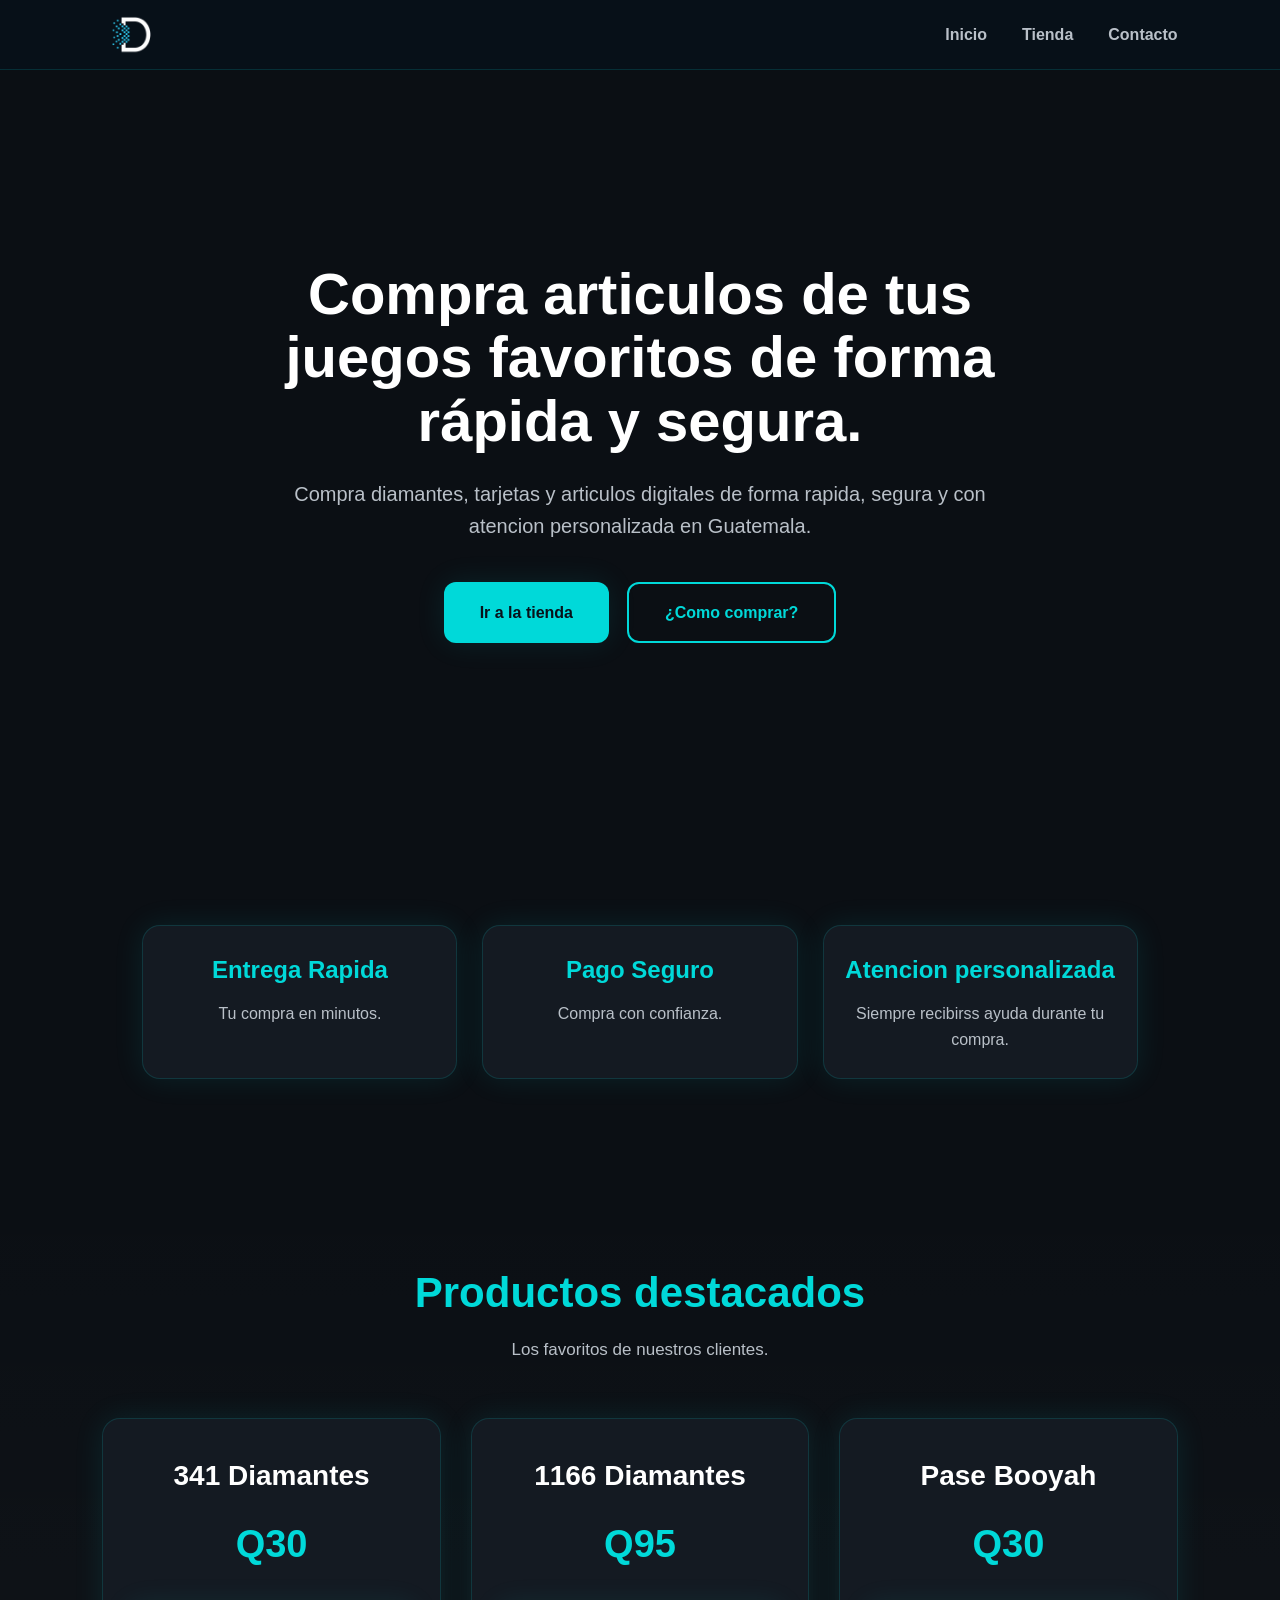
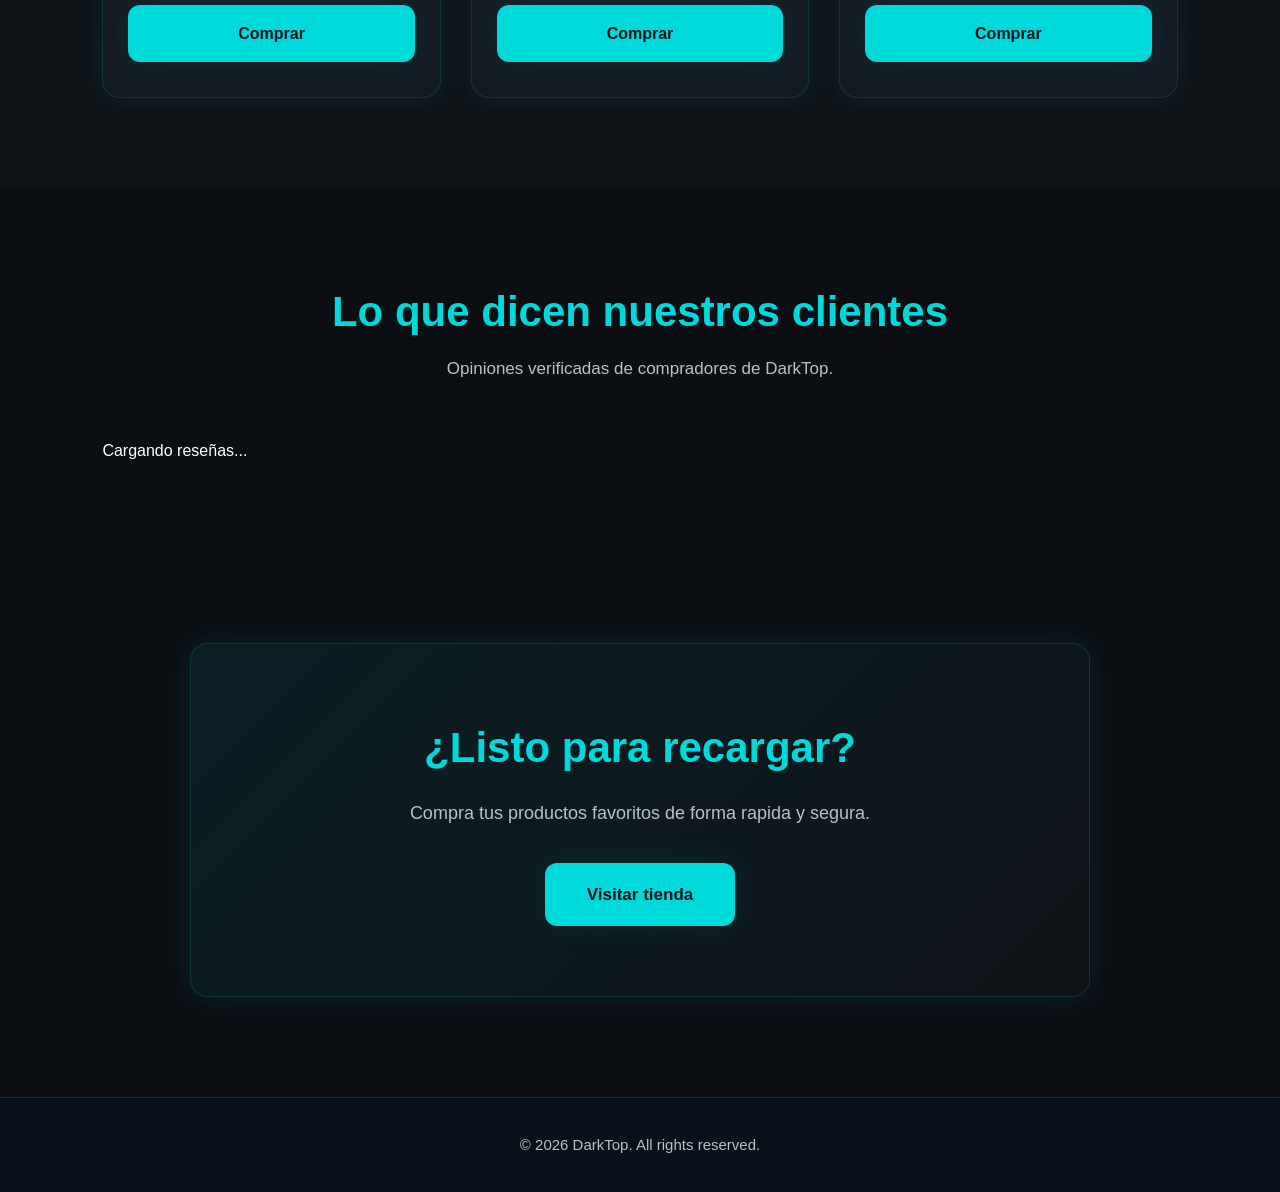
==== commit 70c19132: "Add customer reviews section and update script tag" ====
--- a/index.html
+++ b/index.html
@@ -236,6 +236,28 @@
 
 </section>
 
+        <section class="reviews">
+
+    <div class="section-header">
+
+        <h2>Lo que dicen nuestros clientes</h2>
+
+        <p>
+            Opiniones verificadas de compradores de DarkTop.
+        </p>
+
+    </div>
+
+    <div
+        id="reviewsContainer"
+        class="reviews-grid">
+
+        <p>Cargando reseñas...</p>
+
+    </div>
+
+        </section>
+
     <section class="cta">
         <h2>¿Listo para recargar?</h2>
         <p>
@@ -254,7 +276,7 @@
     </footer>
 
 
-    <script src="scripts/main.js"></script>
+    <script type="module" src="scripts/main.js"></script>
     <script src="scripts/header.js"></script>
 
 </body>
--- a/css/style.css
+++ b/css/style.css
@@ -1248,10 +1248,6 @@
 
 @media (max-width:768px){
 
-    .menu-btn{
-        display: block;
-    }
-
     .faq-item{
         padding: 18px;
     }
@@ -1318,6 +1314,8 @@
     }
 
     .header{
+        
+        align-items: center;
 
         gap:18px;
 
@@ -1331,8 +1329,8 @@
 
     }
 
-    .header{
-        align-items: center;
+    .menu-btn{
+        display: block;
     }
 
     .navbar{
